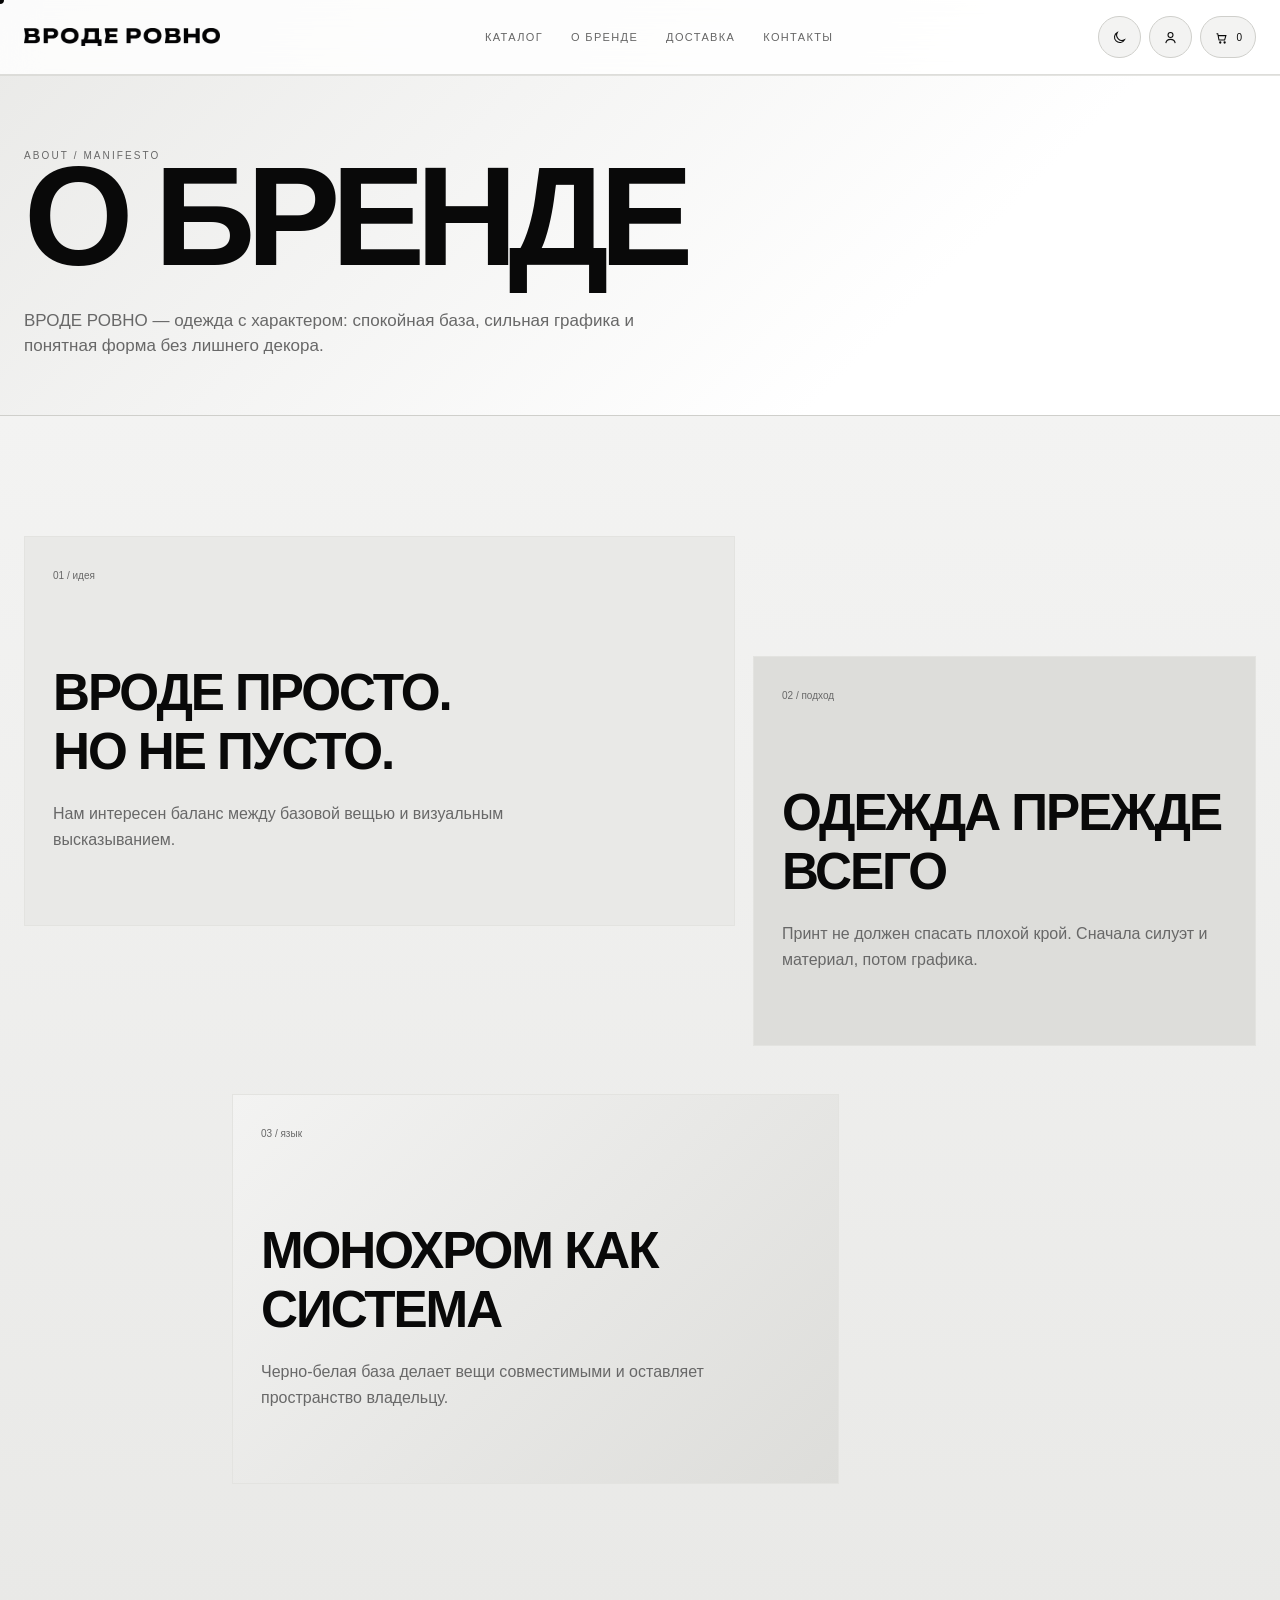
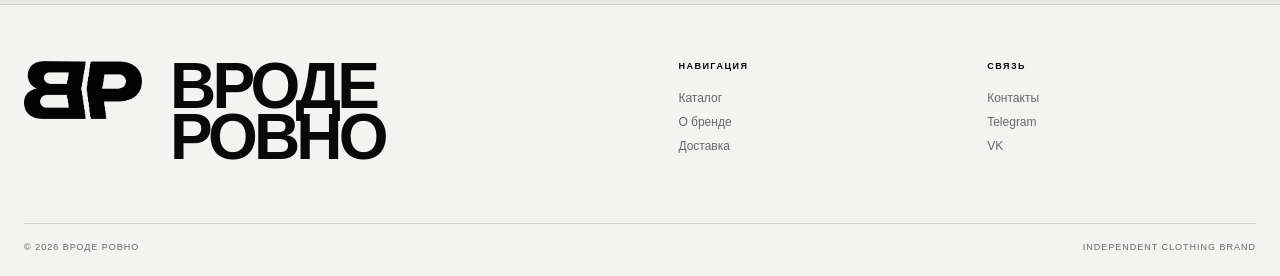
==== about.html @ eb05c1ca "Add files via upload vr - v8" ====
<!doctype html><html lang="ru" data-theme="dark"><head><meta charset="utf-8"><meta name="viewport" content="width=device-width,initial-scale=1"><meta name="color-scheme" content="dark light"><title>О бренде — ВРОДЕ РОВНО</title><meta name="description" content="ВРОДЕ РОВНО — одежда и графика."><link rel="stylesheet" href="assets/styles.css"><script>(function(){try{document.documentElement.dataset.theme=localStorage.getItem('vr_theme')||(matchMedia('(prefers-color-scheme:light)').matches?'light':'dark')}catch(e){}})()</script></head><body>
<header class="site-header"><div class="container header-inner">
<a class="logo" href="index.html"><img class="theme-logo white" src="assets/logos/logo-white-row.png" alt="ВРОДЕ РОВНО"><img class="theme-logo black" src="assets/logos/logo-black-row.png" alt="ВРОДЕ РОВНО"></a>
<nav class="nav"><a href="catalog.html">Каталог</a><a href="about.html">О бренде</a><a href="delivery.html">Доставка</a><a href="contacts.html">Контакты</a></nav>
<div class="header-actions"><a class="icon-btn admin-pill" href="admin.html">Admin</a><button class="icon-btn" id="themeBtn" aria-label="Сменить тему"><svg class="theme-icon-sun" viewBox="0 0 24 24"><circle cx="12" cy="12" r="4"/><path d="M12 2v3M12 19v3M2 12h3M19 12h3M4.9 4.9 7 7M17 17l2.1 2.1M19.1 4.9 17 7M7 17l-2.1 2.1"/></svg><svg class="theme-icon-moon" viewBox="0 0 24 24"><path d="M20 15.5A8.5 8.5 0 0 1 8.5 4 8.5 8.5 0 1 0 20 15.5Z"/></svg></button><button class="icon-btn" id="accountBtn" aria-label="Аккаунт"><svg viewBox="0 0 24 24"><circle cx="12" cy="8" r="4"/><path d="M4.5 21c.8-4 3.3-6 7.5-6s6.7 2 7.5 6"/></svg></button><button class="icon-btn" id="cartBtn" aria-label="Корзина"><svg viewBox="0 0 24 24"><path d="M4 6h2l2 10h9l2-7H7"/><circle cx="10" cy="20" r="1"/><circle cx="17" cy="20" r="1"/></svg><span class="cart-count" id="cartCount">0</span></button><button class="icon-btn menu-btn" id="menuBtn" aria-label="Меню"><svg viewBox="0 0 24 24"><path d="M4 7h16M4 12h16M4 17h16"/></svg></button></div>
</div></header>
<nav class="mobile-nav" id="mobileNav"><a href="catalog.html">Каталог</a><a href="about.html">О бренде</a><a href="delivery.html">Доставка</a><a href="contacts.html">Контакты</a><a href="login.html">Аккаунт</a></nav>
<div class="overlay" id="overlay"></div><aside class="cart-drawer" id="cartDrawer"><div class="cart-head"><b>КОРЗИНА</b><button class="icon-btn" id="cartClose">×</button></div><div class="cart-items" id="cartItems"></div><div class="cart-foot"><div class="cart-total"><b>ИТОГО</b><b id="cartTotal">0 ₽</b></div><button class="btn" style="width:100%" onclick="alert('Следующий production-этап: подключение эквайринга и backend заказа')">Оформить заказ</button></div></aside><div class="cursor-dot"></div>
<main><section class="page-hero"><div class="container"><div class="eyebrow">About / manifesto</div><h1 class="page-title">О бренде</h1><p class="page-sub">ВРОДЕ РОВНО — одежда с характером: спокойная база, сильная графика и понятная форма без лишнего декора.</p></div></section><section class="section"><div class="container"><div class="editorial"><div class="card reveal"><span class="card-num">01 / идея</span><h3>Вроде просто.<br>Но не пусто.</h3><p>Нам интересен баланс между базовой вещью и визуальным высказыванием.</p></div><div class="card reveal"><span class="card-num">02 / подход</span><h3>Одежда прежде всего</h3><p>Принт не должен спасать плохой крой. Сначала силуэт и материал, потом графика.</p></div><div class="card reveal"><span class="card-num">03 / язык</span><h3>Монохром как система</h3><p>Черно-белая база делает вещи совместимыми и оставляет пространство владельцу.</p></div></div></div></section></main><footer class="footer"><div class="container"><div class="footer-grid"><div class="footer-brand"><img class="white" src="assets/logos/logo-white-mark.png" alt=""><img class="black" src="assets/logos/logo-black-mark.png" alt=""><div class="footer-brand-text">ВРОДЕ<br>РОВНО</div></div><div class="footer-col"><b>Навигация</b><a href="catalog.html">Каталог</a><a href="about.html">О бренде</a><a href="delivery.html">Доставка</a></div><div class="footer-col"><b>Связь</b><a href="contacts.html">Контакты</a><a href="#">Telegram</a><a href="#">VK</a></div></div><div class="footer-bottom"><span>© 2026 ВРОДЕ РОВНО</span><span>Independent clothing brand</span></div></div></footer><script src="assets/auth.js"></script><script src="assets/catalog.js"></script><script src="assets/media.js"></script><script src="assets/app.js"></script></body></html>
---- assets/styles.css ----
:root{--bg:#090909;--surface:#101010;--surface2:#151515;--text:#f5f5f3;--muted:#8b8b87;--line:#292929;--line-soft:#1d1d1d;--inverse:#090909;--accent:#fff;--header:rgba(9,9,9,.72);--shadow:0 26px 80px rgba(0,0,0,.28);--max:1440px;--ease:cubic-bezier(.22,1,.36,1)}
html[data-theme="light"]{--bg:#f2f1ed;--surface:#e8e7e1;--surface2:#deddd7;--text:#0b0b0b;--muted:#66645f;--line:#c9c8c1;--line-soft:#dddcd6;--inverse:#fff;--accent:#0b0b0b;--header:rgba(242,241,237,.78);--shadow:0 26px 70px rgba(45,42,35,.12)}
*{box-sizing:border-box}html{scroll-behavior:smooth;background:var(--bg)}body{margin:0;background:var(--bg);color:var(--text);font-family:Arial,Helvetica,sans-serif;overflow-x:hidden;transition:background .45s var(--ease),color .45s var(--ease)}a{color:inherit;text-decoration:none}button,input,select,textarea{font:inherit}button{color:inherit}img{max-width:100%;display:block}::selection{background:var(--text);color:var(--bg)}.container{width:min(calc(100% - 48px),var(--max));margin:auto}
.site-header{position:fixed;top:0;left:0;right:0;z-index:60;border-bottom:1px solid color-mix(in srgb,var(--line) 70%,transparent);backdrop-filter:blur(18px);background:var(--header);transition:.4s}.header-inner{height:74px;display:flex;align-items:center;justify-content:space-between;gap:24px}.logo{width:196px;display:block}.logo img{width:100%;height:auto}.theme-logo.black{display:none}html[data-theme="light"] .theme-logo.white{display:none}html[data-theme="light"] .theme-logo.black{display:block}.nav{display:flex;gap:28px;align-items:center;text-transform:uppercase;font-size:11px;letter-spacing:1.35px}.nav a{opacity:.62;transition:.25s}.nav a:hover,.nav a.active{opacity:1}.header-actions{display:flex;gap:8px;align-items:center}.icon-btn{min-width:42px;height:42px;padding:0 13px;border:1px solid var(--line);background:var(--surface);color:var(--text);border-radius:999px;cursor:pointer;display:inline-flex;align-items:center;justify-content:center;gap:7px;transition:.25s}.icon-btn:hover{background:var(--text);color:var(--bg);border-color:var(--text)}.icon-btn svg{width:15px;height:15px;stroke:currentColor;fill:none;stroke-width:1.7}.cart-count{font-size:10px}.admin-pill{display:none;font-size:9px;letter-spacing:1.1px;text-transform:uppercase}.is-admin .admin-pill{display:inline-flex}.menu-btn{display:none}.mobile-nav{position:fixed;inset:74px 0 auto 0;background:var(--bg);border-bottom:1px solid var(--line);z-index:55;padding:22px 24px;display:none}.mobile-nav.open{display:grid;gap:18px}.mobile-nav a{font-size:29px;text-transform:uppercase;font-weight:900;letter-spacing:-.04em}
.theme-icon-moon{display:none}html[data-theme="light"] .theme-icon-sun{display:none}html[data-theme="light"] .theme-icon-moon{display:block}
.page-intro{position:fixed;inset:0;background:#050505;z-index:999;display:grid;place-items:center;transition:transform .85s var(--ease),opacity .7s}.page-intro img{width:min(28vw,180px);animation:introMark 1s var(--ease) both}.page-intro.leave{transform:translateY(-102%);opacity:.98}.page-intro.gone{display:none}@keyframes introMark{0%{opacity:0;transform:scale(.82) rotate(-4deg);filter:blur(8px)}100%{opacity:1;transform:none;filter:none}}
.hero{min-height:100svh;position:relative;display:flex;align-items:center;padding:116px 0 60px;overflow:hidden}.hero:before{content:"";position:absolute;inset:0;background-image:linear-gradient(to right,color-mix(in srgb,var(--line) 45%,transparent) 1px,transparent 1px),linear-gradient(to bottom,color-mix(in srgb,var(--line) 45%,transparent) 1px,transparent 1px);background-size:8vw 8vw;mask-image:linear-gradient(to bottom,transparent,black 20%,black 78%,transparent);opacity:.24}.hero-glow{position:absolute;width:58vw;height:58vw;right:-16vw;top:4vh;border-radius:50%;background:radial-gradient(circle,color-mix(in srgb,var(--text) 12%,transparent),transparent 64%);filter:blur(2px);pointer-events:none}.hero-grid{display:grid;grid-template-columns:minmax(0,1.03fr) minmax(420px,.97fr);gap:24px;align-items:center;width:100%;position:relative;z-index:2}.hero-copy-wrap{padding-top:24px}.hero-kicker{display:flex;gap:12px;align-items:center;margin-bottom:24px}.hero-kicker:before{content:"";width:46px;height:1px;background:currentColor}.hero-title{font-size:clamp(74px,10.7vw,168px);line-height:.73;letter-spacing:-.075em;margin:0;font-weight:900;text-transform:uppercase}.hero-title span{display:block;overflow:hidden}.hero-title i{display:block;font-style:normal;transform:translateY(112%);animation:titleIn 1.15s var(--ease) forwards .55s}.hero-title span:nth-child(2) i{animation-delay:.67s}@keyframes titleIn{to{transform:translateY(0)}}.hero-description{max-width:470px;font-size:18px;line-height:1.45;margin:36px 0 28px;color:var(--muted)}.hero-cta{display:flex;gap:10px;align-items:center;flex-wrap:wrap}.hero-index{position:absolute;left:24px;bottom:22px;font-size:10px;letter-spacing:2px;color:var(--muted);writing-mode:vertical-rl}
.tee-stage{height:min(78vh,760px);min-height:540px;position:relative;perspective:1300px;display:grid;place-items:center;touch-action:none}.tee-stage:before{content:"";position:absolute;width:70%;height:70%;border:1px solid var(--line);border-radius:50%;opacity:.7;animation:orbitSpin 26s linear infinite}.tee-stage:after{content:"";position:absolute;width:50%;height:50%;border:1px dashed color-mix(in srgb,var(--line) 70%,transparent);border-radius:50%;animation:orbitSpin 18s linear infinite reverse}@keyframes orbitSpin{to{transform:rotate(360deg)}}.tee-object{position:relative;width:min(44vw,610px);aspect-ratio:690/620;transform-style:preserve-3d;will-change:transform;z-index:4}.tee-face,.tee-depth{position:absolute;inset:0;width:100%;height:100%;object-fit:contain;transform-style:preserve-3d;backface-visibility:hidden;filter:drop-shadow(0 30px 34px rgba(0,0,0,.25))}.tee-front{transform:translateZ(14px)}.tee-back{transform:rotateY(180deg) translateZ(14px)}.tee-depth{backface-visibility:visible;opacity:.92;filter:none}.tee-label{position:absolute;right:0;bottom:13%;z-index:6;font-size:9px;letter-spacing:1.8px;text-transform:uppercase;color:var(--muted);transform:rotate(90deg) translateX(100%);transform-origin:right bottom}.tee-controls{position:absolute;left:50%;bottom:1%;transform:translateX(-50%);display:flex;gap:8px;z-index:8}.tiny-btn{height:38px;padding:0 14px;border:1px solid var(--line);background:color-mix(in srgb,var(--bg) 78%,transparent);backdrop-filter:blur(10px);color:var(--text);font-size:9px;letter-spacing:1.3px;text-transform:uppercase;cursor:pointer}.tiny-btn:hover{background:var(--text);color:var(--bg)}

/* V3 — interactive MakeMePulse-inspired hero, reinterpreted for ВРОДЕ РОВНО */
.hero-experiment{height:100svh;min-height:720px;padding:0!important;display:block!important;isolation:isolate;background:var(--bg);cursor:crosshair;overflow:hidden}.hero-experiment:before{display:none!important}.pulse-canvas{position:absolute;inset:0;width:100%;height:100%;z-index:0;pointer-events:none;opacity:.92}.hero-scanlines{position:absolute;inset:0;z-index:7;pointer-events:none;opacity:.16;background:repeating-linear-gradient(to bottom,transparent 0,transparent 3px,color-mix(in srgb,var(--text) 11%,transparent) 4px);mix-blend-mode:overlay}.hero-flash{position:absolute;inset:0;z-index:30;background:var(--text);opacity:0;pointer-events:none;mix-blend-mode:difference}.hero-experiment.completed .hero-flash{animation:vrFlash .56s steps(2,end)}@keyframes vrFlash{0%{opacity:0}15%{opacity:.9}28%{opacity:.04}40%{opacity:.62}55%,100%{opacity:0}}
.hero-corner{position:absolute;z-index:12;top:98px;display:flex;flex-direction:column;gap:5px;font-size:8px;letter-spacing:1.65px;line-height:1.25;text-transform:uppercase;color:var(--muted);pointer-events:none}.hero-corner-a{left:25px}.hero-corner-b{right:25px;text-align:right}.hero-corner:before{content:"";display:block;width:28px;height:1px;background:currentColor;margin-bottom:5px}.hero-corner-b:before{margin-left:auto}.hero-centerline{position:absolute;z-index:1;left:50%;top:0;bottom:0;width:1px;background:linear-gradient(transparent,var(--line) 14%,var(--line) 86%,transparent);opacity:.36}
.hero-word{position:absolute;left:50%;z-index:2;white-space:nowrap;font-size:clamp(110px,19.1vw,355px);line-height:.72;font-weight:900;letter-spacing:-.085em;text-transform:uppercase;transform:translateX(-50%);color:var(--text);opacity:.94;pointer-events:none;will-change:transform,clip-path,filter}.hero-word-a{top:17.5%;}.hero-word-b{bottom:15.5%;}.glitch-text:before,.glitch-text:after{content:attr(data-text);position:absolute;inset:0;color:inherit;opacity:0;pointer-events:none}.hero-experiment.is-distorting .glitch-text:before{opacity:.38;clip-path:inset(12% 0 66% 0);transform:translate(calc(var(--glitch,0)*18px),-2px);mix-blend-mode:difference}.hero-experiment.is-distorting .glitch-text:after{opacity:.28;clip-path:inset(61% 0 10% 0);transform:translate(calc(var(--glitch,0)*-24px),2px);mix-blend-mode:difference}.hero-experiment.is-distorting .hero-word{filter:blur(calc(var(--glitch,0)*.55px));}
.hero-stage-wrap{position:absolute;z-index:4;inset:74px 0 70px;display:grid;place-items:center;pointer-events:none}.experimental-stage{width:min(70vw,920px);height:min(78vh,790px)!important;min-height:0!important;pointer-events:auto;perspective:1450px}.experimental-stage:before,.experimental-stage:after{display:none}.tee-object{transition:filter .12s linear}.hero-experiment.is-distorting .tee-object{filter:contrast(calc(1 + var(--glitch,0)*.75)) brightness(calc(1 + var(--glitch,0)*.08))}.tee-halo{position:absolute;left:50%;top:50%;border:1px solid color-mix(in srgb,var(--text) 22%,transparent);border-radius:50%;transform:translate(-50%,-50%);pointer-events:none;will-change:transform}.halo-a{width:72%;aspect-ratio:1;animation:haloSpin 34s linear infinite}.halo-b{width:54%;aspect-ratio:1;border-style:dashed;animation:haloSpin 21s linear infinite reverse}.halo-c{width:88%;aspect-ratio:1;border-color:color-mix(in srgb,var(--text) 9%,transparent);animation:haloPulse 5s ease-in-out infinite}@keyframes haloSpin{to{transform:translate(-50%,-50%) rotate(360deg)}}@keyframes haloPulse{50%{transform:translate(-50%,-50%) scale(1.035);opacity:.35}}
.tee-glitch-stack{position:absolute;inset:0;z-index:20;transform:translateZ(20px);pointer-events:none;opacity:0}.hero-experiment.is-distorting .tee-glitch-stack{opacity:1}.glitch-slice{position:absolute;inset:0;width:100%;height:100%;object-fit:contain;backface-visibility:hidden;filter:contrast(1.25) brightness(1.08);mix-blend-mode:difference;will-change:transform,clip-path,opacity}.glitch-slice:nth-child(even){mix-blend-mode:screen;opacity:.45}
.hero-interface{position:absolute;z-index:15;left:0;right:0;bottom:0;min-height:142px;border-top:1px solid color-mix(in srgb,var(--line) 72%,transparent);background:linear-gradient(to top,color-mix(in srgb,var(--bg) 88%,transparent),transparent);display:grid;grid-template-columns:minmax(260px,1fr) auto minmax(260px,1fr);align-items:end;gap:30px;padding:25px}.hero-intro-copy{max-width:355px}.hero-intro-copy p{font-size:11px;line-height:1.45;color:var(--muted);margin:9px 0 0}.hold-trigger{justify-self:center;display:flex;align-items:center;gap:13px;border:0;background:none;color:var(--text);padding:7px 13px 7px 7px;cursor:pointer;text-align:left;user-select:none;-webkit-user-select:none}.hold-icon{width:45px;height:45px;border:1px solid var(--text);border-radius:50%;display:grid;place-items:center;position:relative}.hold-icon:after{content:"";position:absolute;inset:5px;border:1px solid color-mix(in srgb,var(--text) 45%,transparent);border-radius:50%}.hold-icon i{width:7px;height:7px;border-radius:50%;background:var(--text);transition:transform .2s}.is-holding .hold-icon i{transform:scale(2.2)}.hold-label{display:grid;gap:3px}.hold-label b{font-size:10px;letter-spacing:1.7px}.hold-label small{font-size:7px;letter-spacing:1.4px;color:var(--muted)}.hold-progress{position:absolute;left:50%;bottom:13px;width:min(285px,36vw);height:1px;background:var(--line);transform:translateX(-50%);overflow:hidden}.hold-progress i{display:block;width:0;height:100%;background:var(--text);box-shadow:0 0 16px var(--text)}.hero-links{justify-self:end;display:flex;gap:18px;align-items:center;padding-bottom:8px}.hero-links a{font-size:9px;letter-spacing:1.5px;color:var(--muted);transition:.2s}.hero-links a:hover{color:var(--text)}.hero-microcopy{position:absolute;z-index:14;right:22px;top:50%;font-size:7px;letter-spacing:1.8px;color:var(--muted);writing-mode:vertical-rl;transform:translateY(-50%)}
.hero-experiment.is-holding .halo-a{animation-duration:8s}.hero-experiment.is-holding .halo-b{animation-duration:5s}.hero-experiment.is-holding .halo-c{animation-duration:1.4s}.hero-experiment.is-distorting .hero-centerline{opacity:calc(.35 + var(--glitch,0)*.55)}
@media(max-width:1080px){.hero-word{font-size:22vw}.experimental-stage{width:78vw}.hero-interface{grid-template-columns:1fr auto 1fr}.hero-intro-copy p{display:none}}
@media(max-width:760px){.hero-experiment{min-height:760px;height:100svh;padding:0!important}.hero-corner{top:78px}.hero-corner-a{left:14px}.hero-corner-b{right:14px}.hero-corner span:nth-child(2){display:none}.hero-word{font-size:27vw}.hero-word-a{top:21%}.hero-word-b{bottom:24%}.hero-stage-wrap{inset:64px 0 116px}.experimental-stage{width:100vw;height:64vh!important;margin:0!important}.tee-object{width:min(108vw,600px)!important}.hero-interface{min-height:116px;padding:16px 14px;grid-template-columns:1fr auto}.hero-intro-copy{display:none}.hero-links{gap:11px}.hero-links a{font-size:8px}.hold-trigger{justify-self:start}.hold-progress{bottom:8px;width:54vw}.hero-microcopy{display:none}.hero-scanlines{opacity:.1}}
.btn{display:inline-flex;justify-content:center;align-items:center;gap:10px;height:52px;padding:0 24px;border:1px solid var(--text);background:var(--text);color:var(--bg);text-transform:uppercase;font-size:11px;letter-spacing:1.35px;font-weight:700;cursor:pointer;transition:.3s var(--ease)}.btn:hover{background:transparent;color:var(--text)}.btn.outline{background:transparent;color:var(--text)}.btn.outline:hover{background:var(--text);color:var(--bg)}.eyebrow{font-size:10px;letter-spacing:2.1px;text-transform:uppercase;color:var(--muted)}.micro{font-size:10px;letter-spacing:1.45px;text-transform:uppercase;color:var(--muted)}
.marquee{border-top:1px solid var(--line);border-bottom:1px solid var(--line);overflow:hidden;padding:17px 0}.marquee-track{display:flex;width:max-content;gap:34px;animation:marquee 24s linear infinite;text-transform:uppercase;font-size:12px;letter-spacing:1.8px}.marquee-track span:after{content:"●";margin-left:34px;font-size:6px;vertical-align:middle}@keyframes marquee{to{transform:translateX(-50%)}}
.section{padding:120px 0}.section-head{display:flex;justify-content:space-between;gap:40px;align-items:end;margin-bottom:44px}.section-title{margin:0;font-size:clamp(48px,7vw,110px);letter-spacing:-.055em;line-height:.85;text-transform:uppercase}.section-meta{max-width:390px;color:var(--muted);line-height:1.55}.product-grid{display:grid;grid-template-columns:repeat(4,1fr);gap:18px}.product-card{position:relative}.product-image{position:relative;overflow:hidden;background:var(--surface);aspect-ratio:3/4;border:1px solid var(--line-soft)}.product-image img{width:100%;height:100%;object-fit:cover;transition:transform .7s var(--ease),filter .4s}.product-card:hover img{transform:scale(1.025)}html[data-theme="light"] .product-image img{filter:contrast(.96)}.product-tag{position:absolute;top:12px;left:12px;background:var(--text);color:var(--bg);font-size:9px;letter-spacing:1.5px;padding:7px 9px;text-transform:uppercase}.quick-add{position:absolute;bottom:12px;right:12px;width:42px;height:42px;border:none;background:var(--text);color:var(--bg);border-radius:999px;font-size:22px;cursor:pointer;transform:translateY(15px);opacity:0;transition:.3s var(--ease)}.product-card:hover .quick-add{transform:none;opacity:1}.product-info{padding:14px 2px 20px;display:flex;justify-content:space-between;gap:12px}.product-name{font-size:11px;letter-spacing:.7px;text-transform:uppercase;line-height:1.35}.product-price{white-space:nowrap;font-size:11px;color:var(--muted)}
.brand-strip{display:grid;grid-template-columns:1.1fr .9fr;border-top:1px solid var(--line);border-bottom:1px solid var(--line);min-height:720px}.brand-mark-panel{display:grid;place-items:center;background:var(--text);overflow:hidden;position:relative}.brand-mark-panel img{width:52%;filter:none}.brand-mark-panel .mark-black{display:block}.brand-mark-panel .mark-white{display:none}html[data-theme="light"] .brand-mark-panel{background:#0a0a0a}html[data-theme="light"] .brand-mark-panel .mark-black{display:none}html[data-theme="light"] .brand-mark-panel .mark-white{display:block}.brand-copy{padding:72px;display:flex;flex-direction:column;justify-content:space-between}.brand-copy .quote{font-size:clamp(38px,5.2vw,82px);line-height:.92;letter-spacing:-.05em;text-transform:uppercase;margin:0}
.page-hero{padding:150px 0 56px;border-bottom:1px solid var(--line)}.page-title{font-size:clamp(64px,11vw,170px);margin:0;line-height:.8;letter-spacing:-.065em;text-transform:uppercase}.page-sub{max-width:680px;margin:34px 0 0;color:var(--muted);font-size:17px;line-height:1.5}.catalog-tools{position:sticky;top:74px;z-index:20;background:var(--header);backdrop-filter:blur(14px);border-bottom:1px solid var(--line)}.tools-inner{min-height:78px;display:flex;align-items:center;justify-content:space-between;gap:16px}.filters{display:flex;gap:8px;flex-wrap:wrap}.chip{border:1px solid var(--line);background:transparent;color:var(--muted);padding:10px 14px;text-transform:uppercase;font-size:10px;letter-spacing:1px;cursor:pointer}.chip.active,.chip:hover{background:var(--text);color:var(--bg);border-color:var(--text)}.select{background:var(--surface);color:var(--text);border:1px solid var(--line);padding:10px 12px}.catalog-wrap{padding:44px 0 120px}
.product-page{padding:120px 0 100px}.product-layout{display:grid;grid-template-columns:1.05fr .95fr;gap:70px}.product-gallery{display:grid;grid-template-columns:1fr 1fr;gap:12px}.product-gallery img{width:100%;background:var(--surface);border:1px solid var(--line-soft)}.product-gallery .wide{grid-column:1/-1}.product-detail{position:sticky;top:110px;align-self:start}.product-detail h1{font-size:clamp(40px,5vw,78px);line-height:.92;letter-spacing:-.05em;margin:0 0 22px;text-transform:uppercase}.product-detail .price{font-size:22px;margin-bottom:30px}.product-detail p{color:var(--muted);line-height:1.55}.sizes{display:flex;gap:8px;margin:28px 0}.size-btn{width:54px;height:46px;border:1px solid var(--line);background:var(--surface);color:var(--text);cursor:pointer}.size-btn.active{background:var(--text);color:var(--bg)}.product-detail .btn{width:100%;margin-top:8px}.detail-list{margin-top:34px;border-top:1px solid var(--line)}.detail-row{padding:18px 0;border-bottom:1px solid var(--line);font-size:11px;text-transform:uppercase;letter-spacing:1px;display:flex;justify-content:space-between}
.editorial{display:grid;grid-template-columns:repeat(12,1fr);gap:18px;align-items:start}.editorial .card{background:var(--surface);min-height:390px;padding:28px;position:relative;overflow:hidden;border:1px solid var(--line-soft)}.editorial .card:nth-child(1){grid-column:span 7}.editorial .card:nth-child(2){grid-column:span 5;margin-top:120px}.editorial .card:nth-child(3){grid-column:3/span 6;margin-top:30px}.card-num{font-size:10px;color:var(--muted)}.card h3{font-size:clamp(32px,4vw,60px);text-transform:uppercase;letter-spacing:-.04em;margin:80px 0 20px}.card p{color:var(--muted);max-width:520px;line-height:1.6}.info-grid{display:grid;grid-template-columns:repeat(3,1fr);gap:1px;background:var(--line);border:1px solid var(--line)}.info-box{background:var(--bg);padding:40px;min-height:230px}.info-box h3{margin:0 0 40px;font-size:13px;text-transform:uppercase}.info-box p{color:var(--muted);line-height:1.55;margin:0}.form{max-width:720px;display:grid;gap:12px}.field{width:100%;background:var(--surface);border:1px solid var(--line);color:var(--text);padding:16px;outline:none}.field:focus{border-color:var(--text)}textarea.field{min-height:160px;resize:vertical}
.auth-shell{min-height:100svh;padding:120px 24px 50px;display:grid;place-items:center;position:relative;overflow:hidden}.auth-shell:before{content:"";position:absolute;width:700px;height:700px;border:1px solid var(--line);border-radius:50%;animation:orbitSpin 28s linear infinite}.auth-card{width:min(520px,100%);background:color-mix(in srgb,var(--surface) 88%,transparent);backdrop-filter:blur(20px);border:1px solid var(--line);padding:38px;position:relative;z-index:2;box-shadow:var(--shadow)}.auth-mark{width:100px;margin-bottom:42px}.auth-mark .black{display:none}html[data-theme="light"] .auth-mark .white{display:none}html[data-theme="light"] .auth-mark .black{display:block}.auth-card h1{font-size:46px;line-height:.9;letter-spacing:-.05em;text-transform:uppercase;margin:0 0 14px}.auth-card p{color:var(--muted);line-height:1.5}.auth-form{display:grid;gap:11px;margin-top:30px}.auth-error{min-height:18px;color:#c76767;font-size:11px}.auth-note{font-size:10px;color:var(--muted);margin-top:20px;line-height:1.5}
.admin-main{padding:110px 0 100px}.admin-top{display:flex;align-items:end;justify-content:space-between;gap:25px;padding-bottom:34px;border-bottom:1px solid var(--line)}.admin-title{font-size:clamp(54px,8vw,118px);line-height:.78;letter-spacing:-.06em;text-transform:uppercase;margin:0}.admin-actions{display:flex;gap:8px;flex-wrap:wrap}.admin-stats{display:grid;grid-template-columns:repeat(4,1fr);gap:12px;margin:26px 0 42px}.stat{background:var(--surface);border:1px solid var(--line);padding:24px}.stat b{font-size:38px;letter-spacing:-.04em;display:block;margin-top:24px}.admin-grid{display:grid;grid-template-columns:1.35fr .65fr;gap:18px}.admin-panel{border:1px solid var(--line);background:var(--surface);padding:22px}.admin-panel h2{font-size:13px;text-transform:uppercase;letter-spacing:1.2px;margin:0 0 22px}.admin-table{width:100%;border-collapse:collapse}.admin-table th,.admin-table td{text-align:left;padding:13px 8px;border-bottom:1px solid var(--line);font-size:11px;vertical-align:middle}.admin-table th{color:var(--muted);font-size:9px;text-transform:uppercase;letter-spacing:1px}.admin-product{display:flex;align-items:center;gap:10px}.admin-product img{width:42px;aspect-ratio:3/4;object-fit:cover;border:1px solid var(--line)}.status{display:inline-flex;padding:5px 7px;border:1px solid var(--line);font-size:8px;text-transform:uppercase;letter-spacing:.8px}.status.ok{background:var(--text);color:var(--bg)}.action-link{border:none;background:none;text-decoration:underline;cursor:pointer;font-size:10px}.admin-form{display:grid;grid-template-columns:1fr 1fr;gap:10px}.admin-form .span2{grid-column:1/-1}.admin-form label{display:grid;gap:6px;font-size:9px;text-transform:uppercase;letter-spacing:1px;color:var(--muted)}.admin-form .btn{grid-column:1/-1}.danger{border-color:#7a3434!important;color:#d98888!important}.admin-help{color:var(--muted);font-size:11px;line-height:1.55}.admin-log{display:grid;gap:10px;margin-top:15px}.log-item{padding:12px;border-top:1px solid var(--line);font-size:10px;color:var(--muted)}
.footer{border-top:1px solid var(--line);padding:56px 0 24px}.footer-grid{display:grid;grid-template-columns:1.6fr .7fr .7fr;gap:40px}.footer-brand{display:flex;align-items:flex-start;gap:28px}.footer-brand img{width:118px}.footer-brand .black{display:none}html[data-theme="light"] .footer-brand .white{display:none}html[data-theme="light"] .footer-brand .black{display:block}.footer-brand-text{font-size:clamp(37px,5vw,72px);font-weight:900;letter-spacing:-.06em;text-transform:uppercase;line-height:.8}.footer-col{display:grid;gap:10px;align-content:start}.footer-col b{font-size:9px;letter-spacing:1.5px;text-transform:uppercase;margin-bottom:10px}.footer-col a{font-size:12px;color:var(--muted)}.footer-bottom{display:flex;justify-content:space-between;color:var(--muted);font-size:9px;letter-spacing:1px;text-transform:uppercase;margin-top:60px;padding-top:18px;border-top:1px solid var(--line)}
.reveal{opacity:0;transform:translateY(38px);transition:opacity .9s var(--ease),transform .9s var(--ease)}.reveal.visible{opacity:1;transform:none}.cart-drawer{position:fixed;top:0;right:0;width:min(420px,100%);height:100vh;background:var(--bg);z-index:100;transform:translateX(101%);transition:.45s var(--ease);border-left:1px solid var(--line);display:flex;flex-direction:column}.cart-drawer.open{transform:none}.cart-head{height:74px;display:flex;align-items:center;justify-content:space-between;padding:0 22px;border-bottom:1px solid var(--line)}.cart-items{padding:18px;overflow:auto;flex:1;display:grid;align-content:start;gap:12px}.cart-item{display:grid;grid-template-columns:70px 1fr auto;gap:12px;padding-bottom:12px;border-bottom:1px solid var(--line)}.cart-item img{width:70px;aspect-ratio:3/4;object-fit:cover}.cart-item h4{font-size:10px;margin:4px 0 8px;text-transform:uppercase}.cart-item small{color:var(--muted)}.cart-remove{background:none;border:none;color:var(--muted);cursor:pointer}.cart-foot{padding:18px;border-top:1px solid var(--line)}.cart-total{display:flex;justify-content:space-between;margin-bottom:14px}.overlay{position:fixed;inset:0;background:rgba(0,0,0,.55);z-index:90;opacity:0;pointer-events:none;transition:.3s}.overlay.show{opacity:1;pointer-events:auto}.cursor-dot{position:fixed;width:8px;height:8px;border-radius:50%;background:#fff;mix-blend-mode:difference;z-index:200;pointer-events:none;transform:translate(-50%,-50%)}
.toast{position:fixed;left:50%;bottom:28px;z-index:300;transform:translate(-50%,20px);opacity:0;pointer-events:none;background:var(--text);color:var(--bg);padding:13px 18px;font-size:10px;text-transform:uppercase;letter-spacing:1px;transition:.3s}.toast.show{opacity:1;transform:translate(-50%,0)}
@media(max-width:1080px){.nav{display:none}.menu-btn{display:inline-flex}.hero-grid{grid-template-columns:1fr 1fr}.hero-title{font-size:10.2vw}.product-grid{grid-template-columns:repeat(2,1fr)}.brand-strip{grid-template-columns:1fr}.brand-mark-panel{min-height:500px}.brand-copy{min-height:600px;padding:48px 28px}.product-layout{grid-template-columns:1fr;gap:36px}.product-detail{position:static}.editorial .card:nth-child(1),.editorial .card:nth-child(2),.editorial .card:nth-child(3){grid-column:1/-1;margin-top:0}.info-grid{grid-template-columns:1fr}.footer-grid{grid-template-columns:1fr 1fr}.footer-brand{grid-column:1/-1}.admin-grid{grid-template-columns:1fr}.admin-stats{grid-template-columns:repeat(2,1fr)}}
@media(max-width:760px){.container{width:min(calc(100% - 28px),var(--max))}.header-inner{height:64px}.site-header{height:64px}.mobile-nav{inset:64px 0 auto}.logo{width:158px}.admin-pill{display:none!important}.hero{padding-top:94px;min-height:980px;align-items:flex-start}.hero-grid{grid-template-columns:1fr;gap:4px}.hero-title{font-size:23vw}.hero-description{font-size:15px;margin:26px 0 22px}.tee-stage{height:520px;min-height:0;margin-top:-20px}.tee-object{width:min(95vw,530px)}.tee-label{display:none}.hero-index{display:none}.section{padding:82px 0}.section-head{display:block}.section-meta{margin-top:22px}.product-grid{gap:10px}.product-info{display:block}.product-price{margin-top:6px}.tools-inner{align-items:flex-start;flex-direction:column;padding:14px 0}.catalog-tools{top:64px}.filters{width:100%;overflow:auto;flex-wrap:nowrap;padding-bottom:3px}.chip{white-space:nowrap}.product-gallery{grid-template-columns:1fr}.product-gallery .wide{grid-column:auto}.product-page{padding-top:90px}.footer-grid{grid-template-columns:1fr}.footer-brand{display:block}.footer-brand img{width:86px;margin-bottom:30px}.footer-bottom{gap:20px;flex-direction:column}.cursor-dot{display:none}.admin-main{padding-top:92px}.admin-top{display:block}.admin-actions{margin-top:26px}.admin-stats{grid-template-columns:1fr 1fr}.admin-table{display:block;overflow-x:auto}.admin-form{grid-template-columns:1fr}.admin-form .span2{grid-column:auto}.auth-card{padding:27px}.auth-card h1{font-size:38px}}
@media(prefers-reduced-motion:reduce){*,*:before,*:after{scroll-behavior:auto!important;animation-duration:.01ms!important;animation-iteration-count:1!important;transition-duration:.01ms!important}.page-intro{display:none!important}}

@media(max-width:760px){.hero-experiment .hero-grid{display:none!important}.hero-experiment .hero-title{font-size:inherit}.hero-experiment .tee-stage{height:64vh!important;min-height:0!important;margin:0!important}}


/* =========================================================
   V4 — layered monochrome palette + site-wide glitch language
   Dark: black / graphite / ash. Light: white / cool light gray.
   ========================================================= */
:root{
  --bg:#080808;
  --surface:#121212;
  --surface2:#1b1b1b;
  --surface3:#272727;
  --surface4:#343434;
  --text:#f5f5f3;
  --muted:#969696;
  --line:#363636;
  --line-soft:#242424;
  --header:rgba(16,16,16,.78);
  --glitch-fill:rgba(235,235,232,.10);
  --glitch-fill-strong:rgba(235,235,232,.22);
}
html[data-theme="light"]{
  --bg:#ffffff;
  --surface:#f3f3f2;
  --surface2:#e9e9e7;
  --surface3:#ddddda;
  --surface4:#cececa;
  --text:#090909;
  --muted:#686868;
  --line:#cfcfcb;
  --line-soft:#e3e3e0;
  --header:rgba(255,255,255,.82);
  --shadow:0 26px 70px rgba(0,0,0,.09);
  --glitch-fill:rgba(15,15,15,.07);
  --glitch-fill-strong:rgba(15,15,15,.15);
}
body{background:var(--bg)}
.site-header{background:var(--header);box-shadow:0 1px 0 color-mix(in srgb,var(--line) 55%,transparent)}
.icon-btn,.select,.field,.size-btn{background:var(--surface)}
.mobile-nav,.cart-drawer{background:var(--bg)}
html[data-theme="light"] .page-intro{background:#fff}
html[data-theme="light"] .page-intro img{filter:invert(1)}

/* tonal zones instead of one flat black/white field */
.marquee{background:var(--surface2);border-color:var(--line)}
main > section.section:nth-of-type(2){background:linear-gradient(180deg,var(--surface) 0%,var(--surface2) 100%)}
main > section.section:nth-of-type(4){background:linear-gradient(145deg,var(--bg) 0%,var(--surface) 56%,var(--surface2) 140%)}
.page-hero{background:linear-gradient(135deg,var(--surface2),var(--bg) 72%)}
.catalog-tools{background:color-mix(in srgb,var(--surface) 88%,transparent)}
.catalog-wrap{background:linear-gradient(180deg,var(--bg),var(--surface) 160%)}
.product-page{background:linear-gradient(125deg,var(--bg),var(--surface) 160%)}
.footer{background:var(--surface);border-color:var(--line)}
.auth-shell{background:radial-gradient(circle at 50% 45%,var(--surface3),var(--bg) 62%)}
.admin-main{background:linear-gradient(180deg,var(--bg),var(--surface) 45%,var(--bg))}
.admin-panel,.stat,.auth-card{background:color-mix(in srgb,var(--surface2) 92%,transparent)}
.editorial .card{background:var(--surface2)}
.editorial .card:nth-child(2){background:var(--surface3)}
.editorial .card:nth-child(3){background:linear-gradient(135deg,var(--surface),var(--surface3))}
.info-grid{background:var(--line)}
.info-box{background:var(--surface)}
.info-box:nth-child(2){background:var(--surface2)}
.info-box:nth-child(3){background:var(--surface3)}
.product-image{background:var(--surface2)}
.product-card:nth-child(4n+2) .product-image{background:var(--surface3)}
.product-card:nth-child(4n+3) .product-image{background:var(--surface)}
.brand-copy{background:var(--surface2)}
.brand-mark-panel{background:#d8d8d5!important}
.brand-mark-panel .mark-black{display:block!important}
.brand-mark-panel .mark-white{display:none!important}
html[data-theme="light"] .brand-mark-panel{background:#ececea!important}
html[data-theme="light"] .brand-mark-panel .mark-black{display:block!important}
html[data-theme="light"] .brand-mark-panel .mark-white{display:none!important}

/* section separators get a digital-signal edge */
.section,.brand-strip,.footer,.page-hero{position:relative}
.section:after,.brand-strip:after,.page-hero:after{
  content:"";position:absolute;left:0;right:0;bottom:-1px;height:1px;pointer-events:none;
  background:linear-gradient(90deg,transparent 0 7%,var(--line) 7% 36%,transparent 36% 39%,var(--text) 39% 39.35%,transparent 39.35% 68%,var(--line) 68% 93%,transparent 93%);
  opacity:.58
}

/* reusable block glitch layer */
.glitch-block{position:relative;isolation:isolate;--g-shift:0px;will-change:transform,filter,clip-path}
.glitch-block:before,.glitch-block:after{
  content:"";position:absolute;inset:0;z-index:40;pointer-events:none;opacity:0;
}
.glitch-block:before{
  background:
    linear-gradient(to bottom,transparent 0 12%,var(--glitch-fill-strong) 12% 14%,transparent 14% 37%,var(--glitch-fill) 37% 43%,transparent 43% 68%,var(--glitch-fill-strong) 68% 70%,transparent 70%),
    repeating-linear-gradient(to bottom,transparent 0 5px,var(--glitch-fill) 6px);
  mix-blend-mode:difference;
}
.glitch-block:after{
  inset:auto 0 0;height:2px;background:var(--text);box-shadow:0 -17px 0 var(--surface4),0 -53px 0 color-mix(in srgb,var(--text) 38%,transparent);mix-blend-mode:difference
}
.glitch-block.glitch-burst{animation:vrBlockKick .72s steps(1,end)}
.glitch-block.glitch-burst:before{animation:vrBlockSlices .72s steps(2,end)}
.glitch-block.glitch-burst:after{animation:vrSignalSweep .72s steps(2,end)}
.glitch-block.glitch-hover{animation:vrBlockHover .46s steps(1,end)}
.glitch-block.glitch-hover:before{animation:vrBlockSlicesHover .46s steps(2,end)}
.glitch-block.glitch-hover:after{animation:vrSignalSweep .46s steps(2,end)}
.glitch-block.glitch-idle:before{animation:vrIdleSlice .36s steps(2,end)}

@keyframes vrBlockKick{
  0%{transform:translate3d(0,14px,0);filter:none;clip-path:inset(0)}
  12%{transform:translate3d(-7px,5px,0);filter:contrast(1.18);clip-path:inset(0 0 71% 0)}
  20%{transform:translate3d(9px,2px,0);clip-path:inset(21% 0 33% 0)}
  29%{transform:translate3d(-3px,0,0);clip-path:inset(66% 0 0 0)}
  38%{transform:translate3d(4px,0,0);clip-path:inset(0)}
  49%{transform:translate3d(-2px,0,0);filter:contrast(1.08)}
  62%,100%{transform:none;filter:none;clip-path:inset(0)}
}
@keyframes vrBlockSlices{
  0%,7%{opacity:0;transform:none}
  8%{opacity:.72;transform:translateX(-18px);clip-path:inset(11% 0 70% 0)}
  16%{opacity:.28;transform:translateX(24px);clip-path:inset(41% 0 39% 0)}
  25%{opacity:.64;transform:translateX(-9px);clip-path:inset(69% 0 12% 0)}
  34%{opacity:.18;transform:translateX(14px);clip-path:inset(28% 0 58% 0)}
  45%,100%{opacity:0;transform:none;clip-path:inset(0)}
}
@keyframes vrSignalSweep{
  0%,10%{opacity:0;transform:translateY(-90px)}
  12%{opacity:.8;transform:translateY(-42px)}
  24%{opacity:.28;transform:translateY(-12px)}
  36%{opacity:.64;transform:translateY(0)}
  48%,100%{opacity:0;transform:translateY(7px)}
}
@keyframes vrBlockHover{
  0%,100%{transform:none}
  16%{transform:translateX(4px) skewX(-.35deg)}
  29%{transform:translateX(-5px)}
  42%{transform:translateX(2px)}
}
@keyframes vrBlockSlicesHover{
  0%,8%{opacity:0}
  10%{opacity:.52;transform:translateX(13px);clip-path:inset(18% 0 63% 0)}
  27%{opacity:.34;transform:translateX(-17px);clip-path:inset(58% 0 21% 0)}
  45%,100%{opacity:0;transform:none}
}
@keyframes vrIdleSlice{
  0%,100%{opacity:0}
  18%{opacity:.36;transform:translateX(-8px);clip-path:inset(31% 0 58% 0)}
  49%{opacity:.22;transform:translateX(10px);clip-path:inset(66% 0 19% 0)}
}

/* headings get their own short signal break */
.glitch-heading{will-change:transform,filter;text-shadow:0 0 0 transparent}
.glitch-burst .glitch-heading,.glitch-heading.glitch-heading-burst{animation:vrHeadingBreak .68s steps(1,end)}
@keyframes vrHeadingBreak{
  0%,100%{transform:none;filter:none;text-shadow:none}
  12%{transform:translateX(-6px);clip-path:inset(0 0 62% 0);text-shadow:12px 0 0 color-mix(in srgb,var(--text) 16%,transparent)}
  20%{transform:translateX(8px);clip-path:inset(35% 0 27% 0)}
  28%{transform:translateX(-3px);clip-path:inset(70% 0 0 0);filter:blur(.4px)}
  39%{transform:translateX(2px);clip-path:inset(0)}
  52%{transform:none;clip-path:inset(0);filter:none}
}

/* product hover = image signal tear, not only zoom */
.product-card:hover .product-image img{animation:vrProductImageGlitch .52s steps(1,end)}
@keyframes vrProductImageGlitch{
  0%,100%{transform:scale(1.025);filter:none;clip-path:inset(0)}
  12%{transform:scale(1.035) translateX(-5px);clip-path:inset(0 0 72% 0);filter:contrast(1.17)}
  21%{transform:scale(1.03) translateX(7px);clip-path:inset(27% 0 43% 0)}
  31%{transform:scale(1.035) translateX(-3px);clip-path:inset(69% 0 0 0)}
  43%{transform:scale(1.025);clip-path:inset(0)}
}

/* hero gets extra gray interference without turning into RGB cyberpunk */
.hero-experiment{background:radial-gradient(circle at 50% 46%,var(--surface2) 0%,var(--bg) 58%)}
.hero-experiment .hero-scanlines{opacity:.23}
.hero-experiment.is-distorting{background:radial-gradient(circle at 50% 46%,var(--surface3) 0%,var(--bg) 61%)}
.hero-experiment.is-distorting .hero-scanlines{opacity:calc(.23 + var(--glitch,0)*.28)}
.hero-experiment.is-distorting .hero-centerline{box-shadow:calc(var(--glitch,0)*18px) 0 0 color-mix(in srgb,var(--text) 12%,transparent),calc(var(--glitch,0)*-23px) 0 0 color-mix(in srgb,var(--surface4) 75%,transparent)}

@media(max-width:760px){
  main > section.section:nth-of-type(2),main > section.section:nth-of-type(4){background:var(--bg)}
  .glitch-block.glitch-hover{animation:none}
}
@media(prefers-reduced-motion:reduce){
  .glitch-block.glitch-burst,.glitch-block.glitch-hover,.glitch-block.glitch-idle,.glitch-block:before,.glitch-block:after,.glitch-heading{animation:none!important}
}

/* =========================================================
   V5 — Instagram editorial gallery
   ========================================================= */
.social-gallery{
  overflow:hidden;
  background:
    radial-gradient(circle at 72% 18%,color-mix(in srgb,var(--surface4) 40%,transparent),transparent 31%),
    linear-gradient(180deg,var(--surface2),var(--bg) 76%);
  padding-bottom:110px;
}
html[data-theme="light"] .social-gallery{
  background:
    radial-gradient(circle at 72% 18%,rgba(0,0,0,.055),transparent 31%),
    linear-gradient(180deg,#f0f0ee,#fff 76%);
}
.social-head{display:grid;grid-template-columns:1fr .72fr;align-items:end;gap:48px;margin-bottom:56px}
.social-meta{max-width:520px;justify-self:end}
.social-meta p{margin:0 0 26px;color:var(--muted);font-size:17px;line-height:1.55}
.social-profile-link{display:inline-flex;align-items:center;gap:22px;font-size:13px;font-weight:800;letter-spacing:1.5px;border-bottom:1px solid var(--text);padding-bottom:8px;transition:gap .35s var(--ease),opacity .35s}
.social-profile-link:hover{gap:34px;opacity:.68}
.social-rail-wrap{position:relative;width:100%;overflow:hidden;padding:0 0 30px}
.social-rail{
  --social-gap:14px;
  display:flex;align-items:center;gap:var(--social-gap);width:max-content;
  padding:0 max(24px,calc((100vw - min(calc(100vw - 48px),var(--max)))/2));
  overflow-x:auto;overscroll-behavior-x:contain;scrollbar-width:none;cursor:grab;user-select:none;
  scroll-snap-type:x proximity;
}
.social-rail::-webkit-scrollbar{display:none}
.social-rail.is-dragging{cursor:grabbing;scroll-snap-type:none}
.social-shot{
  flex:0 0 clamp(240px,24vw,390px);height:clamp(360px,48vw,650px);padding:0;border:0;background:var(--surface3);position:relative;overflow:hidden;cursor:pointer;scroll-snap-align:center;isolation:isolate;
  transition:transform .6s var(--ease),filter .6s var(--ease),opacity .6s var(--ease)
}
.social-shot--wide{flex-basis:clamp(330px,36vw,570px);height:clamp(315px,36vw,500px)}
.social-shot--tall{flex-basis:clamp(235px,22vw,350px);height:clamp(420px,56vw,720px)}
.social-shot img{width:100%;height:100%;object-fit:cover;pointer-events:none;transition:transform .8s var(--ease),filter .45s steps(2,end);filter:grayscale(.06) contrast(1.02)}
.social-shot:nth-child(even){transform:translateY(28px)}
.social-shot:nth-child(3n){transform:translateY(-18px)}
.social-shot:before,.social-shot:after{content:"";position:absolute;inset:0;pointer-events:none;z-index:3;opacity:0}
.social-shot:before{background:repeating-linear-gradient(to bottom,transparent 0 7px,color-mix(in srgb,var(--text) 10%,transparent) 8px);mix-blend-mode:difference}
.social-shot:after{inset:14% -8% auto;height:4px;background:var(--text);box-shadow:0 92px 0 color-mix(in srgb,var(--text) 54%,transparent),0 184px 0 color-mix(in srgb,var(--text) 25%,transparent);mix-blend-mode:difference}
.social-shot:hover{z-index:5;filter:contrast(1.05)}
.social-shot:hover img{transform:scale(1.035)}
.social-shot:hover:before{animation:igNoise .52s steps(2,end)}
.social-shot:hover:after{animation:igScan .52s steps(2,end)}
.social-shot:hover .social-shot-code{transform:translateY(0);opacity:1}
.social-shot-code{position:absolute;left:14px;bottom:14px;z-index:5;background:var(--text);color:var(--bg);padding:8px 10px;font-size:9px;font-weight:800;letter-spacing:1.4px;transform:translateY(8px);opacity:.72;transition:.35s var(--ease)}
@keyframes igNoise{0%,100%{opacity:0}12%{opacity:.6;transform:translateX(-13px);clip-path:inset(8% 0 72% 0)}27%{opacity:.32;transform:translateX(17px);clip-path:inset(47% 0 34% 0)}42%{opacity:.52;transform:translateX(-8px);clip-path:inset(73% 0 8% 0)}61%{opacity:.16;transform:none}}
@keyframes igScan{0%,100%{opacity:0;transform:translateY(-30px)}15%{opacity:.65;transform:translateY(0)}35%{opacity:.24;transform:translateY(44px)}55%{opacity:.48;transform:translateY(88px)}70%{opacity:0}}
.social-drag-hint{width:min(calc(100% - 48px),var(--max));margin:18px auto 0;display:flex;align-items:center;gap:16px;color:var(--muted);font-size:9px;letter-spacing:1.7px}
.social-drag-hint i{height:1px;flex:1;background:linear-gradient(90deg,var(--line),var(--text),var(--line));position:relative;overflow:hidden}
.social-drag-hint i:after{content:"";position:absolute;width:18%;height:100%;background:var(--text);left:-18%;animation:igProgress 3.3s ease-in-out infinite}
@keyframes igProgress{50%{left:100%}100%{left:100%}}
.social-bottom{display:grid;grid-template-columns:.4fr 1fr auto;align-items:center;gap:30px;padding-top:42px;border-top:1px solid var(--line)}
.social-number{font-size:10px;color:var(--muted);letter-spacing:1.7px}
.social-bottom p{margin:0;font-size:clamp(18px,2vw,28px);letter-spacing:-.02em}

.ig-lightbox{position:fixed;inset:0;z-index:200;background:color-mix(in srgb,var(--bg) 94%,transparent);backdrop-filter:blur(18px);display:grid;grid-template-columns:72px 1fr 72px;align-items:center;opacity:0;pointer-events:none;transition:opacity .32s var(--ease)}
.ig-lightbox.open{opacity:1;pointer-events:auto}
.ig-lightbox-stage{height:min(86vh,900px);width:min(72vw,1000px);justify-self:center;position:relative;display:grid;place-items:center;overflow:hidden;background:var(--surface);box-shadow:var(--shadow)}
.ig-lightbox-stage img{max-height:100%;max-width:100%;width:100%;height:100%;object-fit:contain;transition:opacity .16s,transform .45s var(--ease)}
.ig-lightbox.open .ig-lightbox-stage img{animation:igImageIn .55s var(--ease)}
@keyframes igImageIn{0%{opacity:.1;transform:scale(.97) translateX(9px);clip-path:inset(0 0 76% 0)}20%{opacity:.8;transform:scale(1.01) translateX(-7px);clip-path:inset(26% 0 42% 0)}34%{transform:scale(.995) translateX(4px);clip-path:inset(68% 0 0 0)}48%,100%{opacity:1;transform:none;clip-path:inset(0)}}
.ig-lightbox-noise{position:absolute;inset:0;z-index:2;pointer-events:none;background:repeating-linear-gradient(to bottom,transparent 0 5px,color-mix(in srgb,var(--text) 7%,transparent) 6px);mix-blend-mode:difference;opacity:.18}
.ig-lightbox-caption{position:absolute;z-index:4;left:14px;right:14px;bottom:14px;display:flex;justify-content:space-between;gap:20px;align-items:center;font-size:9px;letter-spacing:1.4px;text-transform:uppercase}
.ig-lightbox-caption span,.ig-lightbox-caption a{background:var(--text);color:var(--bg);padding:8px 10px}
.ig-lightbox-close,.ig-lightbox-nav{border:1px solid var(--line);background:var(--surface);color:var(--text);cursor:pointer;transition:.25s}
.ig-lightbox-close:hover,.ig-lightbox-nav:hover{background:var(--text);color:var(--bg)}
.ig-lightbox-close{position:absolute;right:24px;top:24px;z-index:8;width:46px;height:46px;border-radius:50%;font-size:24px}
.ig-lightbox-nav{width:50px;height:50px;border-radius:50%;justify-self:center;font-size:17px}

@media(max-width:900px){
  .social-head{grid-template-columns:1fr}.social-meta{justify-self:start}.social-bottom{grid-template-columns:1fr auto}.social-number{grid-column:1/-1}.ig-lightbox{grid-template-columns:48px 1fr 48px}.ig-lightbox-stage{width:calc(100vw - 110px);height:78vh}.ig-lightbox-nav{width:42px;height:42px}
}
@media(max-width:600px){
  .social-gallery{padding-bottom:78px}.social-head{margin-bottom:35px}.social-rail{padding-left:14px;padding-right:14px;gap:9px}.social-shot,.social-shot--wide,.social-shot--tall{flex-basis:78vw;height:108vw;transform:none!important}.social-shot--wide{height:82vw}.social-shot--tall{height:122vw}.social-bottom{display:flex;flex-direction:column;align-items:flex-start}.social-bottom .btn{width:100%}.social-drag-hint{width:calc(100% - 28px)}.ig-lightbox{display:block;padding:72px 14px 92px}.ig-lightbox-stage{width:100%;height:calc(100vh - 164px)}.ig-lightbox-nav{position:absolute;bottom:24px}.ig-lightbox-nav.prev{left:20px}.ig-lightbox-nav.next{right:20px}.ig-lightbox-close{right:14px;top:14px}
}
@media(prefers-reduced-motion:reduce){.social-shot:before,.social-shot:after,.social-drag-hint i:after,.ig-lightbox-stage img{animation:none!important}}


/* =========================================================
   V7 — product media manager + upgraded Instagram gallery
   ========================================================= */
.product-image img[data-product-media],.admin-product img[data-product-media]{background:var(--surface2)}
.product-gallery img{aspect-ratio:3/4;object-fit:cover}
.product-gallery .wide{aspect-ratio:3/4}

.admin-media-section{border-top:1px solid var(--line);padding-top:15px;margin-top:4px}
.admin-media-title{display:flex;justify-content:space-between;gap:14px;align-items:center;margin-bottom:10px;font-size:9px;letter-spacing:1px;text-transform:uppercase;color:var(--muted)}
.admin-media-title b{font-size:9px;color:var(--text);font-weight:800}
.media-uploader{min-height:118px;border:1px dashed color-mix(in srgb,var(--text) 34%,var(--line));background:color-mix(in srgb,var(--surface3) 84%,transparent);display:flex!important;grid-template-columns:none!important;align-items:center;gap:15px;padding:16px;cursor:pointer;transition:.3s var(--ease);position:relative;overflow:hidden}
.media-uploader:after{content:"DROP FILES";position:absolute;right:12px;bottom:8px;font-size:8px;letter-spacing:1.6px;color:var(--muted);opacity:.6}
.media-uploader:hover,.media-uploader.is-dragover{border-color:var(--text);background:var(--surface4)}
.media-uploader-plus{width:48px;height:48px;flex:0 0 48px;border:1px solid var(--line);border-radius:50%;display:grid;place-items:center;font-size:27px;color:var(--text);transition:.3s}
.media-uploader:hover .media-uploader-plus{transform:rotate(90deg);background:var(--text);color:var(--bg)}
.media-uploader strong{display:block;color:var(--text);font-size:11px;letter-spacing:.5px;margin-bottom:7px}
.media-uploader small{display:block;color:var(--muted);font-size:9px;line-height:1.5;text-transform:none;letter-spacing:.3px}
.media-errors{font-size:10px;line-height:1.55;color:#d98888;margin-top:8px}
.admin-media-grid{display:grid;grid-template-columns:repeat(4,1fr);gap:8px;margin-top:10px}
.media-empty{grid-column:1/-1;min-height:76px;display:grid;place-items:center;border:1px solid var(--line);color:var(--muted);font-size:9px;letter-spacing:1px;text-transform:uppercase}
.admin-media-card{position:relative;aspect-ratio:3/4;border:1px solid var(--line);overflow:hidden;background:var(--surface2);isolation:isolate}
.admin-media-card img{width:100%;height:100%;object-fit:cover}
.admin-media-card:after{content:"";position:absolute;inset:50% 0 0;background:linear-gradient(transparent,rgba(0,0,0,.75));z-index:1;pointer-events:none}
.media-badge{position:absolute;left:6px;top:6px;z-index:3;padding:5px 6px;background:var(--text);color:var(--bg);font-size:7px;font-weight:800;letter-spacing:1px;text-transform:uppercase}
.media-badge.pending{background:var(--surface4);color:var(--text);border:1px solid var(--line)}
.media-card-actions{position:absolute;left:6px;right:6px;bottom:6px;z-index:3;display:flex;gap:5px;align-items:center}
.media-card-actions button{height:27px;border:1px solid rgba(255,255,255,.35);background:rgba(0,0,0,.62);color:#fff;font-size:7px;letter-spacing:.7px;text-transform:uppercase;cursor:pointer;padding:0 7px;backdrop-filter:blur(7px)}
.media-card-actions button:first-child{flex:1}.media-card-actions button:hover{background:#fff;color:#000}
.media-index{position:absolute;right:6px;top:6px;z-index:3;font-size:8px;background:rgba(0,0,0,.62);color:#fff;padding:5px 6px}

.social-gallery{position:relative}
.social-gallery:before{content:"@VRODE_ROVNO";position:absolute;left:-2vw;top:14%;font-weight:900;font-size:clamp(72px,15vw,240px);letter-spacing:-.075em;color:color-mix(in srgb,var(--text) 3.8%,transparent);white-space:nowrap;pointer-events:none;transform:rotate(-4deg)}
.social-rail-wrap:before,.social-rail-wrap:after{content:"";position:absolute;top:0;bottom:30px;width:8vw;z-index:9;pointer-events:none}
.social-rail-wrap:before{left:0;background:linear-gradient(90deg,var(--surface2),transparent)}
.social-rail-wrap:after{right:0;background:linear-gradient(-90deg,var(--bg),transparent)}
.social-shot{border:1px solid color-mix(in srgb,var(--line) 80%,transparent);box-shadow:0 22px 65px rgba(0,0,0,.15)}
.social-shot--feature{flex-basis:clamp(410px,46vw,720px);height:clamp(430px,48vw,660px)}
.social-shot img{filter:saturate(.86) contrast(1.035)}
.social-shot:focus-visible{outline:2px solid var(--text);outline-offset:4px}
.social-shot:before{background:repeating-linear-gradient(to bottom,transparent 0 6px,color-mix(in srgb,var(--text) 11%,transparent) 7px)}
.social-shot-top{position:absolute;left:14px;top:14px;z-index:5;padding:7px 9px;background:color-mix(in srgb,var(--bg) 72%,transparent);backdrop-filter:blur(8px);color:var(--text);border:1px solid color-mix(in srgb,var(--line) 70%,transparent);font-size:8px;letter-spacing:1.4px;font-weight:800;text-transform:uppercase;transform:translateY(-8px);opacity:0;transition:.35s var(--ease)}
.social-shot-title{position:absolute;z-index:4;left:14px;right:14px;bottom:52px;text-align:left;color:#fff;font-size:clamp(21px,2.3vw,38px);font-weight:900;letter-spacing:-.045em;text-transform:uppercase;text-shadow:0 3px 20px rgba(0,0,0,.45);opacity:0;transform:translateY(15px);transition:.42s var(--ease)}
.social-shot:hover .social-shot-top,.social-shot:hover .social-shot-title{opacity:1;transform:none}
.social-shot:hover img{filter:saturate(1) contrast(1.06);transform:scale(1.045)}
.social-shot-code{mix-blend-mode:normal}
.social-shot:has(.social-shot-title):after{box-shadow:0 72px 0 color-mix(in srgb,var(--text) 54%,transparent),0 146px 0 color-mix(in srgb,var(--text) 25%,transparent)}
.social-drag-hint i:after{display:none}
.social-drag-hint i b{position:absolute;inset:0 auto 0 0;width:100%;background:var(--text);transform-origin:left;transform:scaleX(var(--ig-progress,.06));transition:transform .12s linear}
.social-head .section-title{position:relative}
.social-head .section-title:after{content:"FEED / 2026";position:absolute;right:-34px;top:14px;font-size:8px;letter-spacing:1.4px;font-weight:700;color:var(--muted);writing-mode:vertical-rl}

@media(max-width:760px){
 .admin-media-grid{grid-template-columns:repeat(3,1fr)}
 .admin-media-title{align-items:flex-start;flex-direction:column}
 .social-shot--feature{flex-basis:88vw;height:108vw}
 .social-gallery:before{top:21%;font-size:28vw}
 .social-rail-wrap:before,.social-rail-wrap:after{width:18px}
 .social-shot-top,.social-shot-title{opacity:1;transform:none}.social-shot-title{font-size:23px}
}
@media(max-width:480px){.admin-media-grid{grid-template-columns:repeat(2,1fr)}}


/* V8 — autonomous hero signal + upgraded garment */
.tee-face{filter:drop-shadow(0 42px 42px rgba(0,0,0,.30)) drop-shadow(0 8px 10px rgba(0,0,0,.12));}
html[data-theme="light"] .tee-face{filter:drop-shadow(0 38px 50px rgba(30,30,30,.18)) drop-shadow(0 8px 12px rgba(30,30,30,.10));}
.tee-depth{opacity:.62;filter:blur(.15px);}
.tee-object:after{content:"";position:absolute;left:15%;right:15%;bottom:4%;height:12%;border-radius:50%;background:radial-gradient(ellipse at center,rgba(0,0,0,.30),rgba(0,0,0,0) 70%);filter:blur(16px);transform:translateZ(-28px) rotateX(82deg);pointer-events:none;opacity:.6}
.hero-experiment.is-auto .halo-a{animation-duration:6.4s}.hero-experiment.is-auto .halo-b{animation-duration:3.8s}.hero-experiment.is-auto .halo-c{animation-duration:1.15s}
.hero-experiment.is-auto .hero-word{letter-spacing:calc(-.085em + var(--glitch,0)*.006em)}
.hero-experiment.is-auto .hero-corner-b span:first-child:after{content:" / AUTO";opacity:.6}
@media(max-width:760px){.tee-face{filter:drop-shadow(0 28px 28px rgba(0,0,0,.28));}.tee-object{width:min(104vw,580px)!important}}
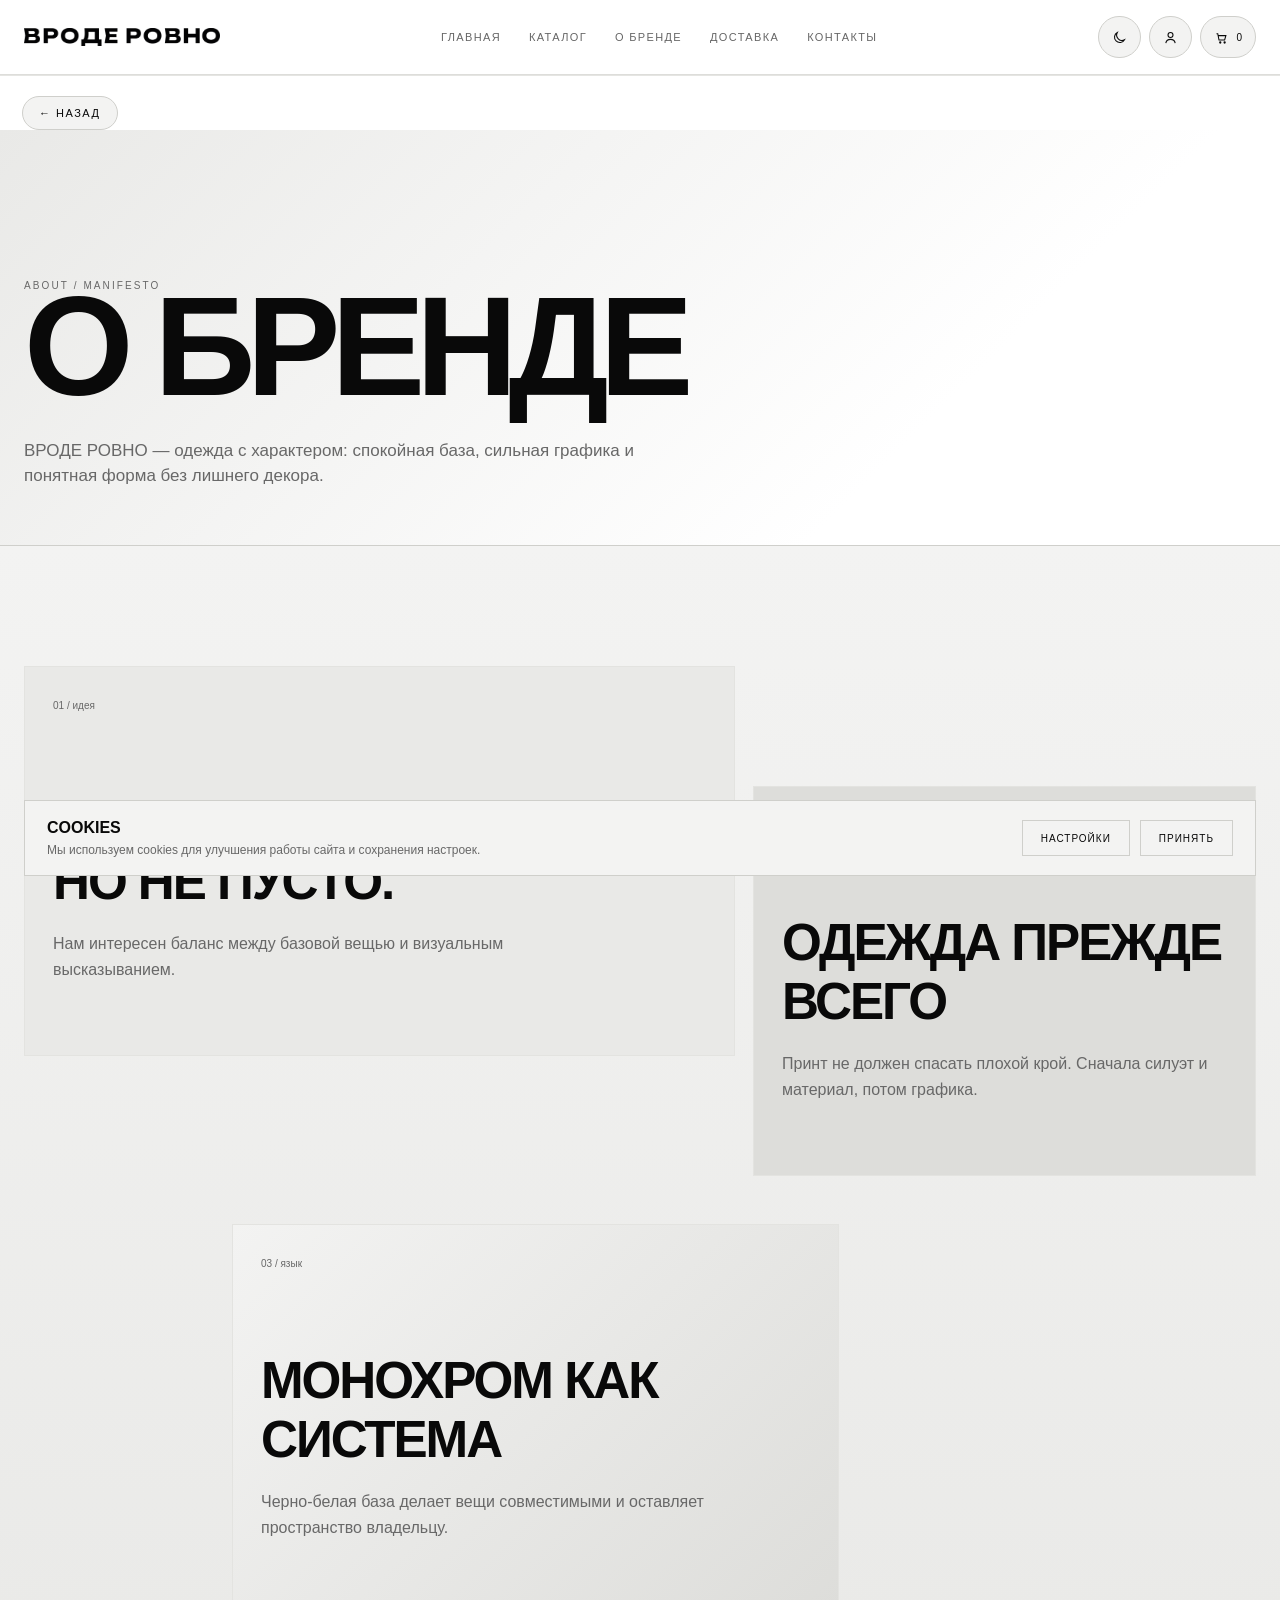
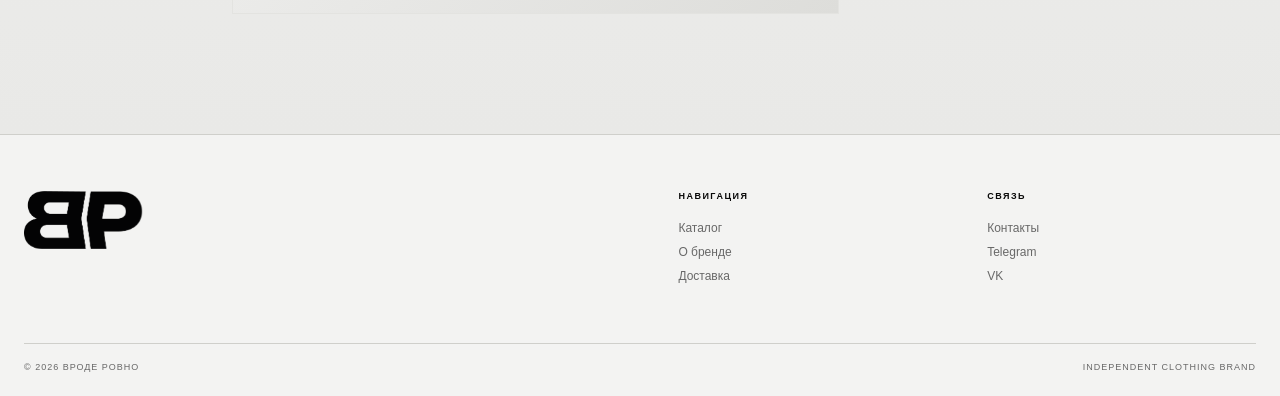
==== commit 7643081e: "Add files via upload" ====
--- a/about.html
+++ b/about.html
@@ -1,9 +1,9 @@
-<!doctype html><html lang="ru" data-theme="dark"><head><meta charset="utf-8"><meta name="viewport" content="width=device-width,initial-scale=1"><meta name="color-scheme" content="dark light"><title>О бренде — ВРОДЕ РОВНО</title><meta name="description" content="ВРОДЕ РОВНО — одежда и графика."><link rel="stylesheet" href="assets/styles.css"><script>(function(){try{document.documentElement.dataset.theme=localStorage.getItem('vr_theme')||(matchMedia('(prefers-color-scheme:light)').matches?'light':'dark')}catch(e){}})()</script></head><body>
+<!doctype html><html lang="ru" data-theme="dark"><head><meta charset="utf-8"><meta name="viewport" content="width=device-width,initial-scale=1"><meta name="color-scheme" content="dark light"><title>О бренде — ВРОДЕ РОВНО</title><meta name="description" content="ВРОДЕ РОВНО — одежда и графика."><link rel="stylesheet" href="assets/styles.css"><link id="siteFavicon" rel="icon" type="image/png" href="assets/logos/logo-black-mark.png"><link rel="shortcut icon" href="assets/logos/logo-black-mark.png"><link rel="apple-touch-icon" href="assets/logos/logo-black-mark.png"><script>(function(){try{document.documentElement.dataset.theme=localStorage.getItem('vr_theme')||(matchMedia('(prefers-color-scheme:light)').matches?'light':'dark')}catch(e){}})()</script></head><body>
 <header class="site-header"><div class="container header-inner">
 <a class="logo" href="index.html"><img class="theme-logo white" src="assets/logos/logo-white-row.png" alt="ВРОДЕ РОВНО"><img class="theme-logo black" src="assets/logos/logo-black-row.png" alt="ВРОДЕ РОВНО"></a>
-<nav class="nav"><a href="catalog.html">Каталог</a><a href="about.html">О бренде</a><a href="delivery.html">Доставка</a><a href="contacts.html">Контакты</a></nav>
+<nav class="nav"><a href="index.html">Главная</a><a href="catalog.html">Каталог</a><a href="about.html">О бренде</a><a href="delivery.html">Доставка</a><a href="contacts.html">Контакты</a></nav>
 <div class="header-actions"><a class="icon-btn admin-pill" href="admin.html">Admin</a><button class="icon-btn" id="themeBtn" aria-label="Сменить тему"><svg class="theme-icon-sun" viewBox="0 0 24 24"><circle cx="12" cy="12" r="4"/><path d="M12 2v3M12 19v3M2 12h3M19 12h3M4.9 4.9 7 7M17 17l2.1 2.1M19.1 4.9 17 7M7 17l-2.1 2.1"/></svg><svg class="theme-icon-moon" viewBox="0 0 24 24"><path d="M20 15.5A8.5 8.5 0 0 1 8.5 4 8.5 8.5 0 1 0 20 15.5Z"/></svg></button><button class="icon-btn" id="accountBtn" aria-label="Аккаунт"><svg viewBox="0 0 24 24"><circle cx="12" cy="8" r="4"/><path d="M4.5 21c.8-4 3.3-6 7.5-6s6.7 2 7.5 6"/></svg></button><button class="icon-btn" id="cartBtn" aria-label="Корзина"><svg viewBox="0 0 24 24"><path d="M4 6h2l2 10h9l2-7H7"/><circle cx="10" cy="20" r="1"/><circle cx="17" cy="20" r="1"/></svg><span class="cart-count" id="cartCount">0</span></button><button class="icon-btn menu-btn" id="menuBtn" aria-label="Меню"><svg viewBox="0 0 24 24"><path d="M4 7h16M4 12h16M4 17h16"/></svg></button></div>
 </div></header>
-<nav class="mobile-nav" id="mobileNav"><a href="catalog.html">Каталог</a><a href="about.html">О бренде</a><a href="delivery.html">Доставка</a><a href="contacts.html">Контакты</a><a href="login.html">Аккаунт</a></nav>
-<div class="overlay" id="overlay"></div><aside class="cart-drawer" id="cartDrawer"><div class="cart-head"><b>КОРЗИНА</b><button class="icon-btn" id="cartClose">×</button></div><div class="cart-items" id="cartItems"></div><div class="cart-foot"><div class="cart-total"><b>ИТОГО</b><b id="cartTotal">0 ₽</b></div><button class="btn" style="width:100%" onclick="alert('Следующий production-этап: подключение эквайринга и backend заказа')">Оформить заказ</button></div></aside><div class="cursor-dot"></div>
+<nav class="mobile-nav" id="mobileNav"><a href="index.html">Главная</a><a href="catalog.html">Каталог</a><a href="about.html">О бренде</a><a href="delivery.html">Доставка</a><a href="contacts.html">Контакты</a><a href="login.html">Аккаунт</a></nav><a class="back-link" href="catalog.html">← Назад</a>
+<div class="overlay" id="overlay"></div><aside class="cart-drawer" id="cartDrawer"><div class="cart-head"><b>КОРЗИНА</b><button class="icon-btn" id="cartClose">×</button></div><div class="cart-items" id="cartItems"></div><div class="cart-foot"><div class="cart-total"><b>ИТОГО</b><b id="cartTotal">0 ₽</b></div><button class="btn" style="width:100%" onclick="alert('Следующий production-этап: подключение эквайринга и backend заказа')">Оформить заказ</button></div></aside><div class="cursor-dot"></div><div class="vrCookie" id="vrCookie"><div><b>COOKIES</b><p>Мы используем cookies для улучшения работы сайта и сохранения настроек.</p></div><div class="cookie-actions"><button id="cookieSettings">Настройки</button><button id="cookieAccept">Принять</button></div></div><div class="cookie-modal" id="cookieModal"><div class="cookie-box"><h3>Настройки cookies</h3><label><input type="checkbox" checked disabled> Необходимые</label><label><input type="checkbox" id="cookieAnalytics"> Аналитика</label><label><input type="checkbox" id="cookieMarketing"> Маркетинг</label><button id="cookieSave">Сохранить</button></div></div>
 <main><section class="page-hero"><div class="container"><div class="eyebrow">About / manifesto</div><h1 class="page-title">О бренде</h1><p class="page-sub">ВРОДЕ РОВНО — одежда с характером: спокойная база, сильная графика и понятная форма без лишнего декора.</p></div></section><section class="section"><div class="container"><div class="editorial"><div class="card reveal"><span class="card-num">01 / идея</span><h3>Вроде просто.<br>Но не пусто.</h3><p>Нам интересен баланс между базовой вещью и визуальным высказыванием.</p></div><div class="card reveal"><span class="card-num">02 / подход</span><h3>Одежда прежде всего</h3><p>Принт не должен спасать плохой крой. Сначала силуэт и материал, потом графика.</p></div><div class="card reveal"><span class="card-num">03 / язык</span><h3>Монохром как система</h3><p>Черно-белая база делает вещи совместимыми и оставляет пространство владельцу.</p></div></div></div></section></main><footer class="footer"><div class="container"><div class="footer-grid"><div class="footer-brand"><img class="white" src="assets/logos/logo-white-mark.png" alt=""><img class="black" src="assets/logos/logo-black-mark.png" alt=""><div class="footer-brand-text">ВРОДЕ<br>РОВНО</div></div><div class="footer-col"><b>Навигация</b><a href="catalog.html">Каталог</a><a href="about.html">О бренде</a><a href="delivery.html">Доставка</a></div><div class="footer-col"><b>Связь</b><a href="contacts.html">Контакты</a><a href="#">Telegram</a><a href="#">VK</a></div></div><div class="footer-bottom"><span>© 2026 ВРОДЕ РОВНО</span><span>Independent clothing brand</span></div></div></footer><script src="assets/auth.js"></script><script src="assets/catalog.js"></script><script src="assets/media.js"></script><script src="assets/app.js"></script></body></html>
--- a/assets/styles.css
+++ b/assets/styles.css
@@ -19,7 +19,7 @@
 @media(max-width:1080px){.hero-word{font-size:22vw}.experimental-stage{width:78vw}.hero-interface{grid-template-columns:1fr auto 1fr}.hero-intro-copy p{display:none}}
 @media(max-width:760px){.hero-experiment{min-height:760px;height:100svh;padding:0!important}.hero-corner{top:78px}.hero-corner-a{left:14px}.hero-corner-b{right:14px}.hero-corner span:nth-child(2){display:none}.hero-word{font-size:27vw}.hero-word-a{top:21%}.hero-word-b{bottom:24%}.hero-stage-wrap{inset:64px 0 116px}.experimental-stage{width:100vw;height:64vh!important;margin:0!important}.tee-object{width:min(108vw,600px)!important}.hero-interface{min-height:116px;padding:16px 14px;grid-template-columns:1fr auto}.hero-intro-copy{display:none}.hero-links{gap:11px}.hero-links a{font-size:8px}.hold-trigger{justify-self:start}.hold-progress{bottom:8px;width:54vw}.hero-microcopy{display:none}.hero-scanlines{opacity:.1}}
 .btn{display:inline-flex;justify-content:center;align-items:center;gap:10px;height:52px;padding:0 24px;border:1px solid var(--text);background:var(--text);color:var(--bg);text-transform:uppercase;font-size:11px;letter-spacing:1.35px;font-weight:700;cursor:pointer;transition:.3s var(--ease)}.btn:hover{background:transparent;color:var(--text)}.btn.outline{background:transparent;color:var(--text)}.btn.outline:hover{background:var(--text);color:var(--bg)}.eyebrow{font-size:10px;letter-spacing:2.1px;text-transform:uppercase;color:var(--muted)}.micro{font-size:10px;letter-spacing:1.45px;text-transform:uppercase;color:var(--muted)}
-.marquee{border-top:1px solid var(--line);border-bottom:1px solid var(--line);overflow:hidden;padding:17px 0}.marquee-track{display:flex;width:max-content;gap:34px;animation:marquee 24s linear infinite;text-transform:uppercase;font-size:12px;letter-spacing:1.8px}.marquee-track span:after{content:"●";margin-left:34px;font-size:6px;vertical-align:middle}@keyframes marquee{to{transform:translateX(-50%)}}
+.marquee{border-top:1px solid var(--line);border-bottom:1px solid var(--line);overflow:hidden;padding:17px 0}.marquee-track{display:flex;width:max-content;gap:0;animation:marquee 22s linear infinite;text-transform:uppercase;font-size:12px;letter-spacing:1.8px;will-change:transform}.marquee-group{display:flex;flex:0 0 auto;align-items:center}.marquee-group span{display:flex;align-items:center;white-space:nowrap}.marquee-group span:after{content:"●";display:inline-block;margin:0 34px;font-size:6px;line-height:1;vertical-align:middle}@keyframes marquee{from{transform:translate3d(0,0,0)}to{transform:translate3d(-50%,0,0)}}
 .section{padding:120px 0}.section-head{display:flex;justify-content:space-between;gap:40px;align-items:end;margin-bottom:44px}.section-title{margin:0;font-size:clamp(48px,7vw,110px);letter-spacing:-.055em;line-height:.85;text-transform:uppercase}.section-meta{max-width:390px;color:var(--muted);line-height:1.55}.product-grid{display:grid;grid-template-columns:repeat(4,1fr);gap:18px}.product-card{position:relative}.product-image{position:relative;overflow:hidden;background:var(--surface);aspect-ratio:3/4;border:1px solid var(--line-soft)}.product-image img{width:100%;height:100%;object-fit:cover;transition:transform .7s var(--ease),filter .4s}.product-card:hover img{transform:scale(1.025)}html[data-theme="light"] .product-image img{filter:contrast(.96)}.product-tag{position:absolute;top:12px;left:12px;background:var(--text);color:var(--bg);font-size:9px;letter-spacing:1.5px;padding:7px 9px;text-transform:uppercase}.quick-add{position:absolute;bottom:12px;right:12px;width:42px;height:42px;border:none;background:var(--text);color:var(--bg);border-radius:999px;font-size:22px;cursor:pointer;transform:translateY(15px);opacity:0;transition:.3s var(--ease)}.product-card:hover .quick-add{transform:none;opacity:1}.product-info{padding:14px 2px 20px;display:flex;justify-content:space-between;gap:12px}.product-name{font-size:11px;letter-spacing:.7px;text-transform:uppercase;line-height:1.35}.product-price{white-space:nowrap;font-size:11px;color:var(--muted)}
 .brand-strip{display:grid;grid-template-columns:1.1fr .9fr;border-top:1px solid var(--line);border-bottom:1px solid var(--line);min-height:720px}.brand-mark-panel{display:grid;place-items:center;background:var(--text);overflow:hidden;position:relative}.brand-mark-panel img{width:52%;filter:none}.brand-mark-panel .mark-black{display:block}.brand-mark-panel .mark-white{display:none}html[data-theme="light"] .brand-mark-panel{background:#0a0a0a}html[data-theme="light"] .brand-mark-panel .mark-black{display:none}html[data-theme="light"] .brand-mark-panel .mark-white{display:block}.brand-copy{padding:72px;display:flex;flex-direction:column;justify-content:space-between}.brand-copy .quote{font-size:clamp(38px,5.2vw,82px);line-height:.92;letter-spacing:-.05em;text-transform:uppercase;margin:0}
 .page-hero{padding:150px 0 56px;border-bottom:1px solid var(--line)}.page-title{font-size:clamp(64px,11vw,170px);margin:0;line-height:.8;letter-spacing:-.065em;text-transform:uppercase}.page-sub{max-width:680px;margin:34px 0 0;color:var(--muted);font-size:17px;line-height:1.5}.catalog-tools{position:sticky;top:74px;z-index:20;background:var(--header);backdrop-filter:blur(14px);border-bottom:1px solid var(--line)}.tools-inner{min-height:78px;display:flex;align-items:center;justify-content:space-between;gap:16px}.filters{display:flex;gap:8px;flex-wrap:wrap}.chip{border:1px solid var(--line);background:transparent;color:var(--muted);padding:10px 14px;text-transform:uppercase;font-size:10px;letter-spacing:1px;cursor:pointer}.chip.active,.chip:hover{background:var(--text);color:var(--bg);border-color:var(--text)}.select{background:var(--surface);color:var(--text);border:1px solid var(--line);padding:10px 12px}.catalog-wrap{padding:44px 0 120px}
@@ -368,3 +368,576 @@
 .hero-experiment.is-auto .hero-word{letter-spacing:calc(-.085em + var(--glitch,0)*.006em)}
 .hero-experiment.is-auto .hero-corner-b span:first-child:after{content:" / AUTO";opacity:.6}
 @media(max-width:760px){.tee-face{filter:drop-shadow(0 28px 28px rgba(0,0,0,.28));}.tee-object{width:min(104vw,580px)!important}}
+
+
+/* =========================================================
+   V10 — smoother autonomous hero + editable hero garment
+   ========================================================= */
+.hero-experiment{cursor:default}
+.hero-experiment .hero-flash{display:none!important}
+.hero-experiment .tee-object{transition:filter .45s ease}
+.hero-experiment.is-distorting .tee-object{filter:contrast(calc(1 + var(--glitch,0)*.38)) brightness(calc(1 + var(--glitch,0)*.045))}
+.hero-experiment.is-auto .halo-a{animation-duration:14s!important}
+.hero-experiment.is-auto .halo-b{animation-duration:9s!important}
+.hero-experiment.is-auto .halo-c{animation-duration:3.8s!important}
+.hero-experiment.is-distorting .glitch-text:before{opacity:calc(var(--glitch,0)*.30);transform:translate(calc(var(--glitch,0)*10px),-1px)}
+.hero-experiment.is-distorting .glitch-text:after{opacity:calc(var(--glitch,0)*.22);transform:translate(calc(var(--glitch,0)*-13px),1px)}
+.auto-signal{justify-self:center;display:flex;align-items:center;gap:13px;padding:7px 13px 7px 7px;user-select:none;pointer-events:none}
+.auto-signal-icon{width:46px;height:46px;border:1px solid var(--line);border-radius:50%;display:flex;align-items:center;justify-content:center;gap:3px;position:relative}
+.auto-signal-icon:after{content:"";position:absolute;inset:5px;border:1px solid color-mix(in srgb,var(--text) 24%,transparent);border-radius:50%}
+.auto-signal-icon i{width:2px;background:var(--text);opacity:.78;border-radius:2px;animation:autoBars 1.8s ease-in-out infinite}.auto-signal-icon i:nth-child(1){height:8px}.auto-signal-icon i:nth-child(2){height:16px;animation-delay:-.45s}.auto-signal-icon i:nth-child(3){height:11px;animation-delay:-.9s}
+@keyframes autoBars{0%,100%{transform:scaleY(.55);opacity:.35}50%{transform:scaleY(1.15);opacity:1}}
+.auto-signal-copy{display:grid;gap:3px}.auto-signal-copy b{font-size:10px;letter-spacing:1.7px}.auto-signal-copy small{font-size:7px;letter-spacing:1.4px;color:var(--muted)}
+.signal-progress{position:absolute;left:50%;bottom:13px;width:min(285px,36vw);height:1px;background:var(--line);transform:translateX(-50%);overflow:hidden}.signal-progress i{display:block;width:0;height:100%;background:var(--text);box-shadow:0 0 12px color-mix(in srgb,var(--text) 35%,transparent);transition:width .10s linear}
+.hero-experiment.is-auto .auto-signal-icon{border-color:color-mix(in srgb,var(--text) 60%,var(--line))}
+.hero-experiment.is-auto .auto-signal-copy b{opacity:1}.hero-experiment:not(.is-auto) .auto-signal-copy b{opacity:.62}
+
+.admin-hero-panel{margin:0 0 18px;padding:26px;background:linear-gradient(135deg,var(--surface2),var(--surface));overflow:hidden;position:relative}
+.admin-hero-panel:before{content:"";position:absolute;inset:0;background:linear-gradient(90deg,transparent,color-mix(in srgb,var(--text) 3%,transparent),transparent);pointer-events:none}
+.admin-hero-head{display:flex;justify-content:space-between;gap:30px;align-items:flex-start;margin-bottom:22px}.admin-hero-head h2{font-size:24px!important;letter-spacing:-.035em!important;margin:5px 0 0!important}.admin-hero-head p{max-width:540px;margin:0;color:var(--muted);font-size:11px;line-height:1.55}
+.hero-admin-grid{display:grid;grid-template-columns:1fr 1fr;gap:12px}.hero-admin-slot{border:1px solid var(--line);background:var(--bg);padding:12px}.hero-admin-slot-head{display:flex;justify-content:space-between;gap:12px;align-items:center;margin-bottom:10px;font-size:9px;letter-spacing:1.2px}.hero-admin-slot-head span{color:var(--muted)}
+.hero-admin-preview{height:290px;display:grid;place-items:center;background:radial-gradient(circle at 50% 45%,var(--surface2),var(--bg) 70%);border:1px solid var(--line-soft);overflow:hidden}.hero-admin-preview img{width:94%;height:94%;object-fit:contain;filter:drop-shadow(0 24px 24px rgba(0,0,0,.22))}
+.hero-admin-actions{display:flex;gap:7px;margin-top:10px;flex-wrap:wrap}.hero-file-btn{display:inline-flex;align-items:center;justify-content:center;cursor:pointer}.hero-admin-actions .tiny-btn{flex:1;min-width:130px}
+@media(max-width:760px){.auto-signal{justify-self:start}.signal-progress{bottom:8px;width:54vw}.admin-hero-head{display:block}.admin-hero-head p{margin-top:14px}.hero-admin-grid{grid-template-columns:1fr}.hero-admin-preview{height:250px}}
+\n\n/* =========================================================
+   V11 — pronounced smooth monochrome glitch
+   ========================================================= */
+.hero-experiment{--glitch:0}
+.hero-experiment .hero-flash{display:block!important;opacity:0;background:var(--text);mix-blend-mode:difference;transition:opacity .18s ease}
+.hero-experiment.is-distorting .hero-flash{opacity:calc(var(--glitch,0)*.055)}
+.hero-experiment:after{content:"";position:absolute;inset:0;z-index:12;pointer-events:none;opacity:0;background:
+  linear-gradient(to bottom,transparent 0 8%,color-mix(in srgb,var(--text) 18%,transparent) 8% 8.4%,transparent 8.4% 29%,color-mix(in srgb,var(--text) 10%,transparent) 29% 31%,transparent 31% 58%,color-mix(in srgb,var(--text) 15%,transparent) 58% 58.7%,transparent 58.7% 79%,color-mix(in srgb,var(--text) 8%,transparent) 79% 82%,transparent 82%),
+  repeating-linear-gradient(90deg,transparent 0 43px,color-mix(in srgb,var(--text) 4%,transparent) 44px,transparent 46px);
+  mix-blend-mode:difference;will-change:opacity,transform;transition:opacity .16s ease}
+.hero-experiment.is-distorting:after{opacity:calc(.04 + var(--glitch,0)*.42);animation:heroInterference 1.12s ease-in-out infinite alternate}
+@keyframes heroInterference{0%{transform:translate3d(calc(var(--glitch,0)*-5px),-1px,0) scaleY(1)}42%{transform:translate3d(calc(var(--glitch,0)*8px),2px,0) scaleY(1.003)}100%{transform:translate3d(calc(var(--glitch,0)*-11px),-2px,0) scaleY(.998)}}
+.hero-experiment .tee-object{transition:filter .24s ease}
+.hero-experiment.is-distorting .tee-object{filter:contrast(calc(1 + var(--glitch,0)*.92)) brightness(calc(1 + var(--glitch,0)*.11)) saturate(calc(1 - var(--glitch,0)*.15))}
+.hero-experiment.is-auto .halo-a{animation-duration:8.2s!important}.hero-experiment.is-auto .halo-b{animation-duration:5.1s!important}.hero-experiment.is-auto .halo-c{animation-duration:1.9s!important}
+.hero-experiment.is-distorting .glitch-text:before{opacity:calc(.08 + var(--glitch,0)*.58);clip-path:inset(8% 0 61% 0);transform:translate(calc(var(--glitch,0)*26px),-2px) skewX(calc(var(--glitch,0)*-1.2deg));filter:blur(calc(var(--glitch,0)*.25px))}
+.hero-experiment.is-distorting .glitch-text:after{opacity:calc(.06 + var(--glitch,0)*.47);clip-path:inset(57% 0 7% 0);transform:translate(calc(var(--glitch,0)*-34px),2px) skewX(calc(var(--glitch,0)*1.5deg));filter:blur(calc(var(--glitch,0)*.2px))}
+.hero-experiment.is-distorting .hero-word{filter:blur(calc(var(--glitch,0)*.85px));text-shadow:calc(var(--glitch,0)*7px) 0 0 color-mix(in srgb,var(--text) 22%,transparent),calc(var(--glitch,0)*-6px) 0 0 color-mix(in srgb,var(--surface4) 70%,transparent)}
+.hero-experiment.is-distorting .tee-glitch-stack{opacity:calc(.18 + var(--glitch,0)*.82)}
+.glitch-slice{filter:contrast(1.65) brightness(1.15);mix-blend-mode:difference}
+.glitch-slice:nth-child(3n){mix-blend-mode:screen;filter:contrast(1.35) brightness(1.22)}
+.glitch-slice:nth-child(4n){mix-blend-mode:overlay}
+.hero-experiment.is-distorting .hero-centerline{opacity:calc(.32 + var(--glitch,0)*.68);box-shadow:calc(var(--glitch,0)*30px) 0 0 color-mix(in srgb,var(--text) 18%,transparent),calc(var(--glitch,0)*-38px) 0 0 color-mix(in srgb,var(--surface4) 90%,transparent)}
+.hero-experiment.is-distorting .hero-scanlines{opacity:calc(.22 + var(--glitch,0)*.46)}
+@media(max-width:760px){.hero-experiment.is-distorting .glitch-text:before{transform:translate(calc(var(--glitch,0)*17px),-1px)}.hero-experiment.is-distorting .glitch-text:after{transform:translate(calc(var(--glitch,0)*-21px),1px)}.hero-experiment.is-distorting:after{opacity:calc(.03 + var(--glitch,0)*.30)}}
+
+
+/* =========================================================
+   V12 — campaign photo banners / fixed horizontal live feed
+   ========================================================= */
+
+/* Existing rail had width:max-content which meant the element itself expanded
+   instead of becoming a horizontal scroll viewport. */
+.social-rail-wrap{
+  overflow:hidden;
+}
+.social-rail{
+  width:100%;
+  max-width:100%;
+  box-sizing:border-box;
+  overflow-x:auto;
+  overflow-y:hidden;
+  touch-action:pan-x pan-y;
+  -webkit-overflow-scrolling:touch;
+  scroll-behavior:smooth;
+}
+.social-rail:focus-visible{outline:1px solid var(--text);outline-offset:-1px}
+
+.social-rail-controls{
+  width:min(calc(100% - 48px),var(--max));
+  margin:0 auto 14px;
+  display:flex;
+  justify-content:flex-end;
+  gap:8px;
+  position:relative;
+  z-index:12;
+}
+.social-rail-controls button{
+  width:46px;height:46px;border-radius:50%;
+  border:1px solid var(--line);
+  background:color-mix(in srgb,var(--surface2) 88%,transparent);
+  color:var(--text);
+  backdrop-filter:blur(12px);
+  cursor:pointer;
+  font-size:17px;
+  transition:transform .25s var(--ease),background .25s,color .25s;
+}
+.social-rail-controls button:hover{background:var(--text);color:var(--bg);transform:translateY(-2px)}
+.social-rail-controls button:active{transform:scale(.95)}
+.social-rail-controls button:disabled{opacity:.25;cursor:default;transform:none}
+
+/* Make drag clearer and avoid opening the lightbox after a real drag. */
+.social-rail.is-dragging{scroll-behavior:auto}
+.social-shot{touch-action:pan-y}
+
+/* Photo campaign in the old manifesto slot */
+.brand-photo-panel{
+  position:relative!important;
+  background:#111!important;
+  display:block!important;
+  min-height:720px;
+}
+.brand-photo-panel .brand-photo{
+  position:absolute;inset:0;width:100%;height:100%;object-fit:cover;
+  filter:grayscale(.08) contrast(1.04);
+  transform:scale(1.015);
+  transition:transform 1.2s var(--ease),filter .8s;
+}
+.brand-photo-panel:hover .brand-photo{transform:scale(1.055);filter:grayscale(0) contrast(1.06)}
+.brand-photo-shade{
+  position:absolute;inset:0;
+  background:linear-gradient(180deg,rgba(0,0,0,.03),rgba(0,0,0,.15) 45%,rgba(0,0,0,.68));
+  z-index:2;
+}
+.brand-photo-panel .brand-photo-monogram{
+  position:absolute!important;left:50%;top:50%;z-index:4;
+  width:min(34%,210px)!important;height:auto!important;
+  transform:translate(-50%,-50%);
+  opacity:.92;
+  mix-blend-mode:difference;
+}
+.brand-photo-meta{
+  position:absolute;z-index:5;left:24px;right:24px;bottom:22px;
+  display:flex;justify-content:space-between;gap:20px;color:white;
+  font-size:9px;letter-spacing:1.7px;text-transform:uppercase;
+}
+
+/* Full-width asymmetric campaign banner */
+.campaign-wall{
+  min-height:760px;
+  display:grid;
+  grid-template-columns:minmax(0,1.55fr) minmax(300px,.65fr);
+  gap:1px;
+  background:var(--line);
+  border-top:1px solid var(--line);
+  border-bottom:1px solid var(--line);
+  overflow:hidden;
+}
+.campaign-frame{
+  position:relative;
+  min-height:760px;
+  overflow:hidden;
+  background:var(--surface2);
+  color:#fff;
+  isolation:isolate;
+}
+.campaign-frame--side{min-height:760px}
+.campaign-frame img{
+  position:absolute;inset:0;width:100%;height:100%;object-fit:cover;
+  transition:transform 1.4s var(--ease),filter .65s;
+}
+.campaign-frame--main img{object-position:center 36%}
+.campaign-frame--side img{object-position:center 28%}
+.campaign-frame:after{
+  content:"";position:absolute;inset:0;z-index:1;
+  background:linear-gradient(180deg,rgba(0,0,0,.04),rgba(0,0,0,.13) 48%,rgba(0,0,0,.7));
+}
+.campaign-frame:before{
+  content:"";position:absolute;inset:0;z-index:3;pointer-events:none;opacity:0;
+  background:repeating-linear-gradient(to bottom,transparent 0 9px,rgba(255,255,255,.12) 10px);
+  mix-blend-mode:difference;
+}
+.campaign-frame:hover img{transform:scale(1.045)}
+.campaign-frame:hover:before{animation:igNoise .58s steps(2,end)}
+.campaign-no{
+  position:absolute;top:24px;left:24px;z-index:5;
+  font-size:9px;letter-spacing:1.8px;text-transform:uppercase;
+}
+.campaign-copy{
+  position:absolute;left:clamp(24px,4vw,66px);bottom:clamp(26px,4vw,62px);z-index:5;
+  display:flex;align-items:flex-end;gap:30px;
+}
+.campaign-copy b{
+  font-size:clamp(66px,9vw,150px);
+  line-height:.72;letter-spacing:-.075em;
+  font-weight:900;
+}
+.campaign-copy small{font-size:9px;letter-spacing:1.6px;margin-bottom:5px;white-space:nowrap}
+.campaign-side-copy{
+  position:absolute;z-index:5;right:24px;bottom:24px;
+  font-size:clamp(38px,5vw,76px);font-weight:900;
+  line-height:.78;letter-spacing:-.06em;text-align:right;
+}
+.campaign-corner{position:absolute;z-index:6;width:22px;height:22px}
+.campaign-corner.tl{left:18px;top:18px;border-left:2px solid #fff;border-top:2px solid #fff}
+.campaign-corner.tr{right:18px;top:18px;border-right:2px solid #fff;border-top:2px solid #fff}
+.campaign-corner.bl{left:18px;bottom:18px;border-left:2px solid #fff;border-bottom:2px solid #fff}
+.campaign-corner.br{right:18px;bottom:18px;border-right:2px solid #fff;border-bottom:2px solid #fff}
+
+/* Footer: a single BP monogram, no duplicate wordmark. */
+.footer-brand{display:block!important}
+.footer-brand a{display:inline-block}
+.footer-brand .footer-mark{
+  display:block!important;
+  width:clamp(110px,12vw,184px)!important;
+  height:auto;
+  filter:invert(1);
+  transition:transform .45s var(--ease),opacity .3s;
+}
+html[data-theme="light"] .footer-brand .footer-mark{filter:none}
+.footer-brand a:hover .footer-mark{transform:translateY(-4px);opacity:.7}
+.footer-brand-text{display:none!important}
+
+@media(max-width:1080px){
+  .campaign-wall{grid-template-columns:1fr 1fr;min-height:620px}
+  .campaign-frame,.campaign-frame--side{min-height:620px}
+  .brand-photo-panel{min-height:620px}
+  .campaign-copy{display:block}
+  .campaign-copy small{display:block;margin-top:22px}
+}
+@media(max-width:760px){
+  .campaign-wall{display:block}
+  .campaign-frame{display:block;min-height:74vh}
+  .campaign-frame--side{min-height:58vh}
+  .campaign-copy b{font-size:19vw}
+  .campaign-copy small{white-space:normal}
+  .social-rail-controls{width:calc(100% - 28px);margin-bottom:10px}
+  .social-rail-controls button{width:42px;height:42px}
+  .footer-brand img.footer-mark{width:112px!important;margin-bottom:0!important}
+}
+
+
+/* V13 — layout and admin usability fixes */
+.catalog-cta{position:relative;z-index:2;display:flex;align-items:center;margin-top:56px;clear:both}
+#homeProducts{margin-bottom:0}
+.admin-main .glitch-block,.admin-main .glitch-heading{animation:none!important;transform:none!important;filter:none!important;clip-path:none!important}
+.admin-main .glitch-block:before,.admin-main .glitch-block:after,.admin-main .glitch-heading:before,.admin-main .glitch-heading:after{display:none!important;content:none!important}
+.admin-main .reveal{opacity:1!important;transform:none!important;transition:none!important}
+@media(max-width:760px){.catalog-cta{margin-top:42px}.catalog-cta .btn{width:100%}}
+
+
+/* =========================================================
+   V14 — definitive marquee + home catalog spacing fixes
+   ========================================================= */
+
+/* Infinite marquee: each duplicate half is deliberately longer than the viewport.
+   Translation by exactly one half creates a frame-identical seam. */
+.marquee{
+  overflow:hidden;
+  contain:paint;
+}
+.marquee-track{
+  display:flex;
+  width:max-content;
+  gap:0!important;
+  animation:vrMarqueeInfinite 38s linear infinite!important;
+  transform:translate3d(0,0,0);
+  will-change:transform;
+}
+.marquee-group{
+  display:flex;
+  flex:0 0 auto;
+  min-width:max-content;
+  align-items:center;
+}
+.marquee-group span{
+  flex:0 0 auto;
+  display:inline-flex;
+  align-items:center;
+  white-space:nowrap;
+}
+.marquee-group span:after{
+  content:"●";
+  flex:0 0 auto;
+  margin:0 34px;
+  font-size:6px;
+  line-height:1;
+}
+@keyframes vrMarqueeInfinite{
+  from{transform:translate3d(0,0,0)}
+  to{transform:translate3d(-50%,0,0)}
+}
+/* Neutralize the legacy marquee keyframe if a browser cached the old rule. */
+@keyframes marquee{from{transform:translate3d(0,0,0)}to{transform:translate3d(-50%,0,0)}}
+
+/* Home catalog is a real vertical stack. CTA can no longer overlap card labels. */
+.home-catalog-stack{
+  display:flex;
+  flex-direction:column;
+  gap:72px;
+  width:100%;
+}
+#homeProducts{
+  width:100%;
+  margin:0!important;
+  overflow:visible;
+}
+#homeProducts .product-card{
+  min-width:0;
+  padding-bottom:18px;
+}
+#homeProducts .product-info{
+  position:relative;
+  z-index:1;
+  min-height:54px;
+  padding-top:16px;
+  padding-bottom:0;
+  align-items:flex-start;
+}
+#homeProducts .product-name{
+  display:block;
+  max-width:72%;
+}
+.catalog-cta{
+  position:static!important;
+  z-index:auto!important;
+  display:flex;
+  align-items:center;
+  margin:0!important;
+  padding:0!important;
+  clear:none!important;
+  min-height:52px;
+}
+@media(max-width:760px){
+  .marquee-track{animation-duration:32s!important}
+  .marquee-group span:after{margin-left:24px;margin-right:24px}
+  .home-catalog-stack{gap:54px}
+  #homeProducts .product-card{padding-bottom:12px}
+  #homeProducts .product-info{min-height:70px}
+  #homeProducts .product-name{max-width:100%}
+  .catalog-cta .btn{width:100%}
+}
+@media(prefers-reduced-motion:reduce){
+  .marquee-track{animation-duration:80s!important}
+}
+
+/* V15 hero shirt refinement */
+.experimental-stage{width:min(68vw,900px)!important;height:min(76vh,760px)!important}
+.hero-stage-wrap{inset:88px 0 80px!important}
+.tee-object{width:min(42vw,560px)!important;aspect-ratio:690/620!important}
+.tee-face,.tee-depth{object-fit:contain;image-rendering:auto}
+.tee-face{filter:drop-shadow(0 32px 30px rgba(0,0,0,.20)) drop-shadow(0 6px 12px rgba(0,0,0,.12))}
+.tee-depth{opacity:.74}
+.tee-front{transform:translateZ(12px)!important}
+.tee-back{transform:rotateY(180deg) translateZ(12px)!important}
+@media(max-width:760px){.hero-stage-wrap{inset:100px 0 92px!important}.tee-object{width:min(80vw,440px)!important}}
+
+
+/* V16 hero object + admin banner object */
+.hero-object-stage{width:min(40vw,520px)!important;aspect-ratio:1/1!important}
+.hero-object-core{position:relative;width:100%;height:100%;transform-style:preserve-3d;display:grid;place-items:center}
+.hero-object-face,.hero-object-depth{position:absolute;inset:0;width:100%;height:100%;object-fit:contain;backface-visibility:hidden;transform-style:preserve-3d;image-rendering:auto}
+.hero-object-face{z-index:3;filter:drop-shadow(0 calc(20px + var(--hero-shadow,.7) * 20px) calc(18px + var(--hero-shadow,.7) * 12px) rgba(0,0,0,.26)) drop-shadow(0 0 calc(var(--hero-glow,.2) * 38px) rgba(255,255,255,.32))}
+html[data-theme="light"] .hero-object-face{filter:drop-shadow(0 calc(18px + var(--hero-shadow,.7) * 16px) calc(18px + var(--hero-shadow,.7) * 12px) rgba(20,20,20,.18)) drop-shadow(0 0 calc(var(--hero-glow,.2) * 28px) rgba(255,255,255,.55))}
+.hero-object-depth{opacity:.18;mix-blend-mode:multiply;filter:blur(.25px)}
+html[data-theme="light"] .hero-object-depth{mix-blend-mode:normal;opacity:.12}
+.hero-object-stage:after{content:"";position:absolute;left:18%;right:18%;bottom:7%;height:12%;border-radius:50%;background:radial-gradient(ellipse at center,rgba(0,0,0,.28),rgba(0,0,0,0) 72%);filter:blur(18px);transform:translateZ(-24px) rotateX(82deg);pointer-events:none;opacity:.58}
+.hero-object-orbit{position:absolute;left:50%;top:50%;transform:translate(-50%,-50%);border-radius:50%;pointer-events:none;z-index:0}
+.hero-object-orbit.orbit-a{width:84%;height:84%;border:1px solid color-mix(in srgb,var(--text) 12%,transparent);animation:orbitSpin 22s linear infinite}
+.hero-object-orbit.orbit-b{width:58%;height:58%;border:1px dashed color-mix(in srgb,var(--text) 18%,transparent);animation:orbitSpin 13s linear infinite reverse}
+.hero-experiment .hero-object-stage{transition:filter .24s ease}
+.hero-experiment.is-distorting .hero-object-stage{filter:contrast(calc(1 + var(--glitch,0)*.9)) brightness(calc(1 + var(--glitch,0)*.12))}
+.hero-experiment.is-distorting .tee-glitch-stack{opacity:calc(.16 + var(--glitch,0)*.84)}
+.glitch-slice{mix-blend-mode:difference}
+.hero-admin-grid-object{grid-template-columns:minmax(300px,.92fr) minmax(300px,1.08fr)}
+.hero-admin-preview-object{background:radial-gradient(circle at 50% 45%,color-mix(in srgb,var(--surface2) 92%,#fff 8%),var(--bg) 72%)}
+.hero-admin-preview-object img{width:78%;height:78%;object-fit:contain}
+.hero-object-note{margin-top:10px;color:var(--muted);font-size:12px;line-height:1.45}
+.hero-object-settings{border:1px solid var(--line);background:var(--bg);padding:16px;display:flex;flex-direction:column;gap:14px}
+.hero-object-settings-head{display:flex;justify-content:space-between;align-items:center;gap:16px}
+.hero-settings-grid{display:grid;grid-template-columns:1fr 1fr;gap:14px 16px}
+.hero-settings-grid label{display:flex;flex-direction:column;gap:8px;font-size:12px;color:var(--muted)}
+.hero-settings-grid label.span2{grid-column:1/-1}
+.range-row{display:grid;grid-template-columns:1fr auto;gap:12px;align-items:center}
+.range-row input[type=range]{width:100%}
+.range-row span{min-width:64px;text-align:right;color:var(--text);font-size:11px;letter-spacing:1px;text-transform:uppercase}
+@media(max-width:760px){.hero-object-stage{width:min(82vw,430px)!important}.hero-admin-grid-object{grid-template-columns:1fr}.hero-settings-grid{grid-template-columns:1fr}.hero-object-settings-head{display:block}.hero-object-settings-head .tiny-btn{margin-top:12px}}
+
+
+/* V17 supplied VR monogram */
+.hero-object-stage{width:min(56vw,760px)!important;aspect-ratio:698/342!important}
+.hero-object-core{width:100%;height:100%}
+.hero-object-face,.hero-object-depth{object-fit:contain}
+.hero-object-face{filter:drop-shadow(0 calc(24px + var(--hero-shadow,.7) * 18px) calc(20px + var(--hero-shadow,.7) * 12px) rgba(0,0,0,.28)) drop-shadow(0 0 calc(var(--hero-glow,.2) * 32px) rgba(255,255,255,.18))}
+html[data-theme='light'] .hero-object-face{filter:drop-shadow(0 calc(16px + var(--hero-shadow,.7) * 12px) calc(18px + var(--hero-shadow,.7) * 10px) rgba(0,0,0,.18))}
+.hero-object-depth{opacity:.17}
+.hero-object-stage:after{left:20%;right:20%;bottom:5%;height:18%;opacity:.52}
+.hero-object-orbit.orbit-a{width:88%;height:88%}
+.hero-object-orbit.orbit-b{width:66%;height:66%}
+.hero-admin-preview-object img{width:88%;height:88%}
+@media(max-width:760px){.hero-object-stage{width:min(92vw,560px)!important;aspect-ratio:698/342!important}}
+
+
+/* V19 admin CMS */
+.cms-panel{margin-top:18px}.cms-head{display:flex;justify-content:space-between;gap:20px;align-items:end;margin-bottom:18px}.cms-head p{max-width:760px;margin:0;color:var(--muted);font-size:11px;line-height:1.65}.cms-media-grid{display:grid;grid-template-columns:repeat(3,1fr);gap:12px}.cms-media-card{border:1px solid var(--line);background:var(--bg);display:grid;overflow:hidden}.cms-media-preview{aspect-ratio:3/4;background:var(--surface2);border-bottom:1px solid var(--line);display:grid;place-items:center}.cms-media-preview img{width:100%;height:100%;object-fit:cover}.cms-media-body{padding:12px;display:grid;gap:10px}.cms-media-top{display:flex;justify-content:space-between;gap:10px;align-items:flex-start}.cms-media-top b{display:block;font-size:11px;letter-spacing:.02em}.cms-media-top span{display:block;margin-top:6px;font-size:10px;line-height:1.45;color:var(--muted)}.cms-media-top i{font-style:normal;font-size:8px;letter-spacing:1.2px;text-transform:uppercase;border:1px solid var(--line);padding:5px 7px}.cms-media-meta{font-size:9px;color:var(--muted);letter-spacing:.8px;text-transform:uppercase}.cms-media-actions{display:flex;gap:8px;flex-wrap:wrap}.cms-media-actions .tiny-btn{flex:1;min-width:116px}.cms-panel + .cms-panel{margin-top:16px}@media(max-width:1080px){.cms-media-grid{grid-template-columns:repeat(2,1fr)}.cms-head{display:block}.cms-head p{margin-top:10px}}@media(max-width:620px){.cms-media-grid{grid-template-columns:1fr}}
+
+
+/* V20 admin tabs and favicon */
+.admin-tabs{display:flex;gap:8px;flex-wrap:wrap;margin:0 0 18px}.admin-tab-btn{appearance:none;border:1px solid var(--line);background:var(--surface);color:var(--muted);padding:11px 14px;font:inherit;font-size:10px;letter-spacing:1.15px;text-transform:uppercase;cursor:pointer;transition:.2s ease}.admin-tab-btn:hover{color:var(--text);border-color:var(--text)}.admin-tab-btn.active{background:var(--text);color:var(--bg);border-color:var(--text)}[data-admin-panel]{display:none}.admin-panel[data-admin-panel].is-active{display:block}.admin-grid[data-admin-panel].is-active{display:grid}.favicon-admin{display:grid;grid-template-columns:220px 1fr;gap:16px;align-items:start}.favicon-preview{border:1px solid var(--line);background:radial-gradient(circle at 50% 45%,var(--surface2),var(--bg) 70%);min-height:220px;display:grid;place-items:center}.favicon-preview img{width:96px;height:96px;object-fit:contain;image-rendering:auto}.favicon-controls{display:grid;gap:14px}.favicon-note{color:var(--muted);font-size:11px;line-height:1.65}.favicon-meta{font-size:9px;letter-spacing:1px;text-transform:uppercase;color:var(--muted)}@media(max-width:760px){.admin-tabs{overflow:auto;flex-wrap:nowrap;padding-bottom:6px}.admin-tab-btn{white-space:nowrap}.favicon-admin{grid-template-columns:1fr}.favicon-preview{min-height:180px}}
+
+/* V22 cursor + mobile adaptation */
+.cursor-dot{width:10px!important;height:10px!important;border-radius:50%;background:var(--text);mix-blend-mode:difference;position:fixed;z-index:99999;pointer-events:none;transform:translate(-50%,-50%);opacity:0;transition:transform .25s var(--ease),opacity .2s}
+.cursor-dot.show{opacity:1}
+.cursor-dot.hover{transform:translate(-50%,-50%) scale(2.2)}
+.vr-cursor-ring{position:fixed;width:54px;height:54px;border:1px solid color-mix(in srgb,var(--text) 45%,transparent);border-radius:50%;transform:translate(-50%,-50%);pointer-events:none;z-index:99998;opacity:0;transition:width .3s,height .3s,opacity .3s}
+.vr-cursor-ring.show{opacity:1}
+.vr-cursor-label{position:fixed;transform:translate(-50%,-50%);font-size:9px;letter-spacing:2px;color:var(--text);opacity:0;pointer-events:none;z-index:99999}
+.vr-cursor-label.show{opacity:1}
+@media (pointer:coarse),(hover:none){
+ .cursor-dot,.vr-cursor-ring,.vr-cursor-label{display:none!important}
+}
+.vrCookie{position:fixed;left:24px;right:24px;bottom:24px;z-index:99990}
+
+
+/* ================= V23 MOBILE OPTIMIZATION ================= */
+html,body{overflow-x:hidden}
+@media(max-width:760px){
+  .container{width:min(100% - 32px,1280px)}
+  .header-inner{height:64px}
+  .logo{width:142px}
+  .nav{display:none}
+  .menu-btn{display:inline-flex}
+  .header-actions{gap:6px}
+  .icon-btn{min-width:38px;height:38px;padding:0 10px}
+
+  .hero-experiment{min-height:100svh;height:100svh}
+  .hero-stage-wrap{inset:70px 0 110px!important}
+  .hero-object-stage,.tee-object{width:min(94vw,520px)!important}
+  .hero-interface{grid-template-columns:1fr;min-height:auto;padding:18px 16px;gap:16px;align-items:start}
+  .hero-intro-copy{max-width:100%}
+  .hero-links{justify-self:start;padding:0;flex-wrap:wrap}
+  .hero-microcopy{display:none}
+  .signal-progress{width:70vw!important}
+
+  .section{padding:70px 0}
+  .section-head{display:block;margin-bottom:28px}
+  .section-title{font-size:clamp(42px,13vw,72px)}
+  .section-meta{margin-top:18px}
+
+  .product-grid{grid-template-columns:repeat(2,minmax(0,1fr));gap:12px}
+  .product-info{display:block;padding:10px 2px 16px}
+  .product-price{margin-top:7px}
+  .quick-add{opacity:1;transform:none;width:38px;height:38px}
+
+  .page-hero{padding:110px 0 40px}
+  .page-title{font-size:clamp(54px,17vw,100px)}
+  .page-sub{font-size:15px;margin-top:22px}
+
+  .social-rail{gap:12px}
+  .social-shot{flex-basis:82vw!important}
+
+  .footer-grid{grid-template-columns:1fr!important;gap:30px}
+  .footer-bottom{align-items:flex-start}
+}
+
+@media(max-width:420px){
+  .product-grid{gap:10px}
+  .product-name,.product-price{font-size:10px}
+  .mobile-nav a{font-size:24px}
+}
+
+/* Disable expensive effects on touch devices */
+@media (pointer:coarse){
+  .pulse-canvas{opacity:.45}
+  .hero-scanlines{opacity:.08}
+  .hero-object-orbit{animation-duration:40s}
+  .glitch-slice{display:none}
+}
+
+/* V20 style cursor restore */
+.cursor-dot{width:8px!important;height:8px!important;background:var(--text)!important}
+.vr-cursor-ring{width:46px;height:46px;border-color:color-mix(in srgb,var(--text) 35%,transparent)!important}
+.vr-cursor-label{letter-spacing:1.8px;font-size:8px}
+@media (pointer:coarse),(hover:none){
+ .cursor-dot,.vr-cursor-ring,.vr-cursor-label{display:none!important}
+}
+
+/* ================= V24 DEEP MOBILE ADAPTATION ================= */
+@media (max-width:760px){
+  body{font-size:14px}
+  .container{width:calc(100% - 24px)}
+
+  /* header */
+  .site-header{backdrop-filter:blur(14px)}
+  .header-inner{padding:0 12px;gap:10px}
+  .logo{width:128px}
+  .header-actions .admin-pill{display:none}
+
+  /* hero mobile composition */
+  .hero-experiment{height:100svh;min-height:640px}
+  .hero-word{font-size:clamp(72px,22vw,150px);letter-spacing:-.09em}
+  .hero-word-a{top:22%}
+  .hero-word-b{bottom:23%}
+  .hero-stage-wrap{inset:88px 0 120px!important}
+  .experimental-stage{width:100vw!important;height:55vh!important}
+  .tee-object{width:min(86vw,390px)!important}
+  .halo-a{width:82%}.halo-b{width:62%}.halo-c{width:96%}
+  .hero-corner{top:84px;font-size:7px}
+  .hero-corner-a{left:12px}.hero-corner-b{right:12px}
+
+  /* typography */
+  .hero-title{font-size:clamp(54px,16vw,90px)}
+  .hero-description{font-size:15px;margin:22px 0}
+  .hero-cta{width:100%}
+  .hero-cta>*{width:100%;justify-content:center}
+
+  /* catalog */
+  .product-grid{grid-template-columns:repeat(2,minmax(0,1fr));gap:8px}
+  .product-card{min-width:0}
+  .product-image{aspect-ratio:3/4}
+  .product-name{line-height:1.3}
+
+  /* pages */
+  .page-hero{padding:92px 0 32px}
+  .page-title{letter-spacing:-.07em}
+  .section{padding:52px 0}
+
+  /* product page */
+  .product-layout,.product-main,.product-info-grid,.info-grid{grid-template-columns:1fr!important}
+  .product-gallery{order:0}
+  .product-actions{position:sticky;bottom:12px;z-index:30}
+  .size-grid{grid-template-columns:repeat(3,1fr)!important}
+
+  /* admin */
+  .admin-grid,.admin-layout{grid-template-columns:1fr!important}
+  .admin-panel{padding:16px!important}
+  .admin-table{overflow-x:auto;display:block}
+
+  /* footer */
+  .footer{padding:45px 0 28px}
+}
+
+@media(max-width:390px){
+  .logo{width:112px}
+  .icon-btn{min-width:34px;height:34px}
+  .product-grid{grid-template-columns:1fr 1fr}
+  .mobile-nav a{font-size:22px}
+}
+
+/* avoid mobile browser 100vh jumps */
+@supports (-webkit-touch-callout:none){
+ .hero-experiment{height:-webkit-fill-available}
+}
+
+/* v24 navigation and cursor refinements */
+.back-link{display:inline-flex;align-items:center;margin:28px auto 0;max-width:var(--max);padding:0 22px;color:var(--muted);text-transform:uppercase;font-size:11px;letter-spacing:1.5px;text-decoration:none;transition:.25s}
+.back-link:hover{color:var(--text)}
+.vr-cursor-ring,.vr-cursor-label{display:none!important}
+@media(max-width:760px){.back-link{margin-top:20px;padding:0 14px;font-size:10px}}
+
+
+/* V24 FIXES */
+/* clean cursor: only dot */
+.vr-cursor-ring,.vr-cursor-label{display:none!important}
+.cursor-dot{width:8px!important;height:8px!important}
+
+/* cookie panel fix */
+.vrCookie{display:flex;align-items:center;justify-content:space-between;gap:24px;position:fixed;left:24px;right:24px;bottom:24px;padding:18px 22px;background:var(--surface);border:1px solid var(--line);z-index:99990;color:var(--text);backdrop-filter:blur(16px)}
+.vrCookie p{margin:6px 0 0;color:var(--muted);font-size:12px}
+.cookie-actions{display:flex;gap:10px}
+.cookie-actions button{height:36px;padding:0 18px;border:1px solid var(--line);background:transparent;color:var(--text);text-transform:uppercase;font-size:10px;letter-spacing:1px;cursor:pointer}
+.cookie-modal{position:fixed;inset:0;background:rgba(0,0,0,.65);z-index:99999;display:none;place-items:center}
+.cookie-modal.open{display:grid}
+.cookie-box{background:var(--bg);border:1px solid var(--line);padding:28px;display:grid;gap:14px;min-width:300px}
+
+/* back button */
+.back-link{display:inline-flex!important;margin:96px 0 0 max(calc((100vw - var(--max))/2),22px)!important;padding:10px 16px!important;border:1px solid var(--line);border-radius:999px;color:var(--text)!important;background:var(--surface);}
+@media(max-width:760px){
+ .back-link{margin:78px 14px 0!important;font-size:10px}
+ .vrCookie{left:14px;right:14px;bottom:14px;display:block}
+ .cookie-actions{margin-top:14px}
+}
